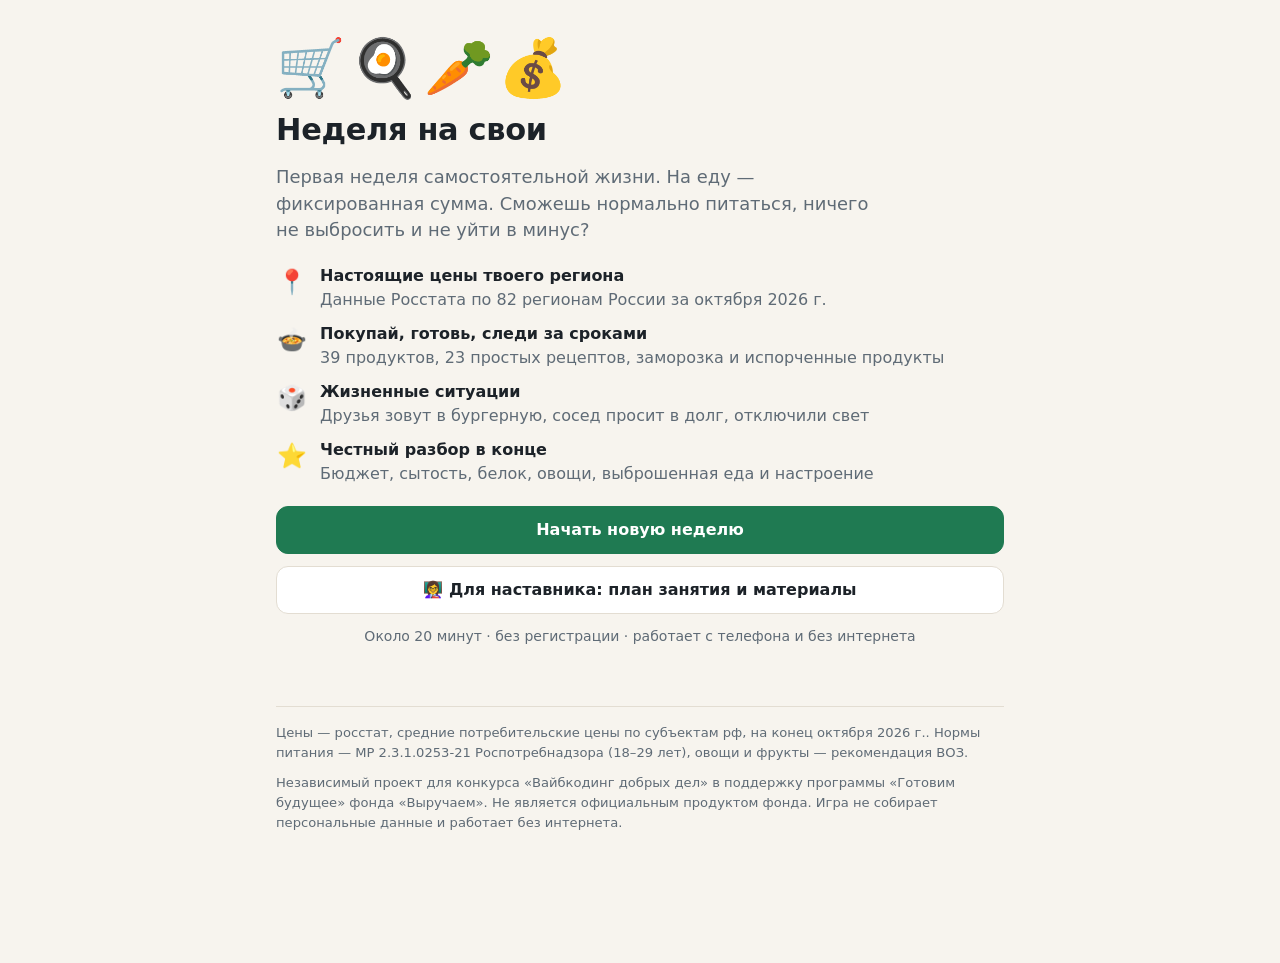
==== index.html @ 624ff118 "«Неделя на свои»: игра-тренажёр для программы «Готовим будущее» Подросток проживает первую неделю са" ====
<!doctype html>
<html lang="ru">
<head>
  <meta charset="utf-8">
  <meta name="viewport" content="width=device-width, initial-scale=1, viewport-fit=cover">
  <title>Неделя на свои</title>
  <meta name="description" content="Игра-тренажёр для подростков: первая неделя самостоятельной жизни. Бюджет, покупки, готовка и сроки годности на реальных ценах Росстата по 82 регионам.">
  <meta name="theme-color" content="#1f7a52">
  <link rel="manifest" href="manifest.webmanifest">
  <link rel="icon" href="icons/icon.svg" type="image/svg+xml">
  <link rel="apple-touch-icon" href="icons/icon-192.png">
  <meta property="og:title" content="Неделя на свои">
  <meta property="og:description" content="Сможешь прожить неделю на свой бюджет, нормально питаясь? Игра на реальных ценах твоего региона.">
  <meta property="og:image" content="icons/og.png">
  <link rel="stylesheet" href="css/style.css">
</head>
<body>
  <a class="skip" href="#app">Перейти к игре</a>
  <div id="app" class="app" tabindex="-1"></div>
  <div id="modal-root"></div>
  <div id="toast" class="toast" role="status" aria-live="polite"></div>
  <div id="print-root" class="print-root" aria-hidden="true"></div>

  <noscript>Для игры нужен включённый JavaScript.</noscript>

  <script src="js/data/prices.js"></script>
  <script src="js/data/products.js"></script>
  <script src="js/data/recipes.js"></script>
  <script src="js/data/events.js"></script>
  <script src="js/data/mentor.js"></script>
  <script src="js/engine.js"></script>
  <script src="js/results.js"></script>
  <script src="js/autoplay.js"></script>
  <script src="js/app.js"></script>
</body>
</html>
---- css/style.css ----
:root {
  --bg: #f7f4ee;
  --card: #ffffff;
  --card-2: #f1ede5;
  --text: #1c2228;
  --muted: #5f6b76;
  --line: #e3ddd2;
  --primary: #1f7a52;
  --primary-2: #16603f;
  --primary-soft: #e3f2ea;
  --accent: #e8792b;
  --accent-soft: #fdeadb;
  --danger: #c23b30;
  --danger-soft: #fbe5e2;
  --warn: #b7791f;
  --warn-soft: #fdf3d8;
  --star: #f2b01e;
  --shadow: 0 1px 2px rgba(30, 30, 20, 0.06), 0 4px 16px rgba(30, 30, 20, 0.06);
  --radius: 16px;
  --font: system-ui, -apple-system, "Segoe UI", Roboto, "Helvetica Neue", Arial, sans-serif;
  color-scheme: light;
}
@media (prefers-color-scheme: dark) {
  :root:not([data-theme="light"]) {
    --bg: #14181b; --card: #1d2327; --card-2: #252c31; --text: #eef1f2; --muted: #a2adb5; --line: #313a40;
    --primary: #3fb57e; --primary-2: #59c992; --primary-soft: #1d3a2d; --accent: #f09a55; --accent-soft: #3d2a1b;
    --danger: #f07167; --danger-soft: #3d1f1c; --warn: #e5b04b; --warn-soft: #3a3020;
    --shadow: 0 1px 2px rgba(0, 0, 0, 0.3), 0 4px 16px rgba(0, 0, 0, 0.25);
    color-scheme: dark;
  }
}
:root[data-theme="dark"] {
  --bg: #14181b; --card: #1d2327; --card-2: #252c31; --text: #eef1f2; --muted: #a2adb5; --line: #313a40;
  --primary: #3fb57e; --primary-2: #59c992; --primary-soft: #1d3a2d; --accent: #f09a55; --accent-soft: #3d2a1b;
  --danger: #f07167; --danger-soft: #3d1f1c; --warn: #e5b04b; --warn-soft: #3a3020;
  --shadow: 0 1px 2px rgba(0, 0, 0, 0.3), 0 4px 16px rgba(0, 0, 0, 0.25);
  color-scheme: dark;
}

* { box-sizing: border-box; }
html { -webkit-text-size-adjust: 100%; }
body {
  margin: 0; background: var(--bg); color: var(--text);
  font: 16px/1.5 var(--font);
}
body.big { font-size: 20px; }
h1, h2, h3 { line-height: 1.2; margin: 0 0 0.5em; }
h1 { font-size: 1.9em; letter-spacing: -0.01em; }
h2 { font-size: 1.3em; }
h3 { font-size: 1.05em; }
p { margin: 0 0 0.8em; }
a { color: var(--primary); }
button, input, select { font: inherit; color: inherit; }
.skip { position: absolute; left: -999px; top: 8px; background: var(--card); padding: 8px 12px; border-radius: 8px; z-index: 100; }
.skip:focus { left: 8px; }
:focus-visible { outline: 3px solid var(--accent); outline-offset: 2px; }

.app { max-width: 760px; margin: 0 auto; padding: 0 16px 120px; min-height: 100vh; outline: none; }
.muted { color: var(--muted); }
.small { font-size: 0.875em; }
.nowrap { white-space: nowrap; }
.row { display: flex; gap: 8px; align-items: center; }
.row.wrap { flex-wrap: wrap; }
.spacer { flex: 1; }
.stack > * + * { margin-top: 12px; }
.grid2 { display: grid; grid-template-columns: repeat(auto-fit, minmax(220px, 1fr)); gap: 12px; }
.center { text-align: center; }

/* Кнопки */
.btn {
  display: inline-flex; align-items: center; justify-content: center; gap: 8px;
  min-height: 48px; padding: 10px 18px; border-radius: 12px; border: 1px solid var(--line);
  background: var(--card); color: var(--text); cursor: pointer; font-weight: 600; text-decoration: none;
  transition: transform 0.08s ease, background 0.15s ease, border-color 0.15s ease;
}
.btn:hover { border-color: var(--muted); }
.btn:active { transform: translateY(1px); }
.btn.primary { background: var(--primary); border-color: var(--primary); color: #fff; }
.btn.primary:hover { background: var(--primary-2); }
.btn.accent { background: var(--accent); border-color: var(--accent); color: #fff; }
.btn.ghost { background: transparent; border-color: transparent; }
.btn.small { min-height: 36px; padding: 6px 12px; font-size: 0.9em; border-radius: 10px; }
.btn.block { width: 100%; }
.btn[disabled] { opacity: 0.45; cursor: not-allowed; transform: none; }
.icon-btn { min-width: 44px; min-height: 44px; padding: 0; border-radius: 12px; }

/* Карточки */
.card { background: var(--card); border-radius: var(--radius); box-shadow: var(--shadow); padding: 16px; }
.card.flat { box-shadow: none; border: 1px solid var(--line); }
.card.soft { background: var(--card-2); box-shadow: none; }
.section { margin-top: 24px; }
.section-title { display: flex; align-items: baseline; gap: 8px; margin: 0 0 10px; font-size: 1.1em; }
.section-title .muted { font-weight: 400; font-size: 0.85em; }

.badge { display: inline-flex; align-items: center; gap: 4px; padding: 2px 8px; border-radius: 999px; font-size: 0.78em; font-weight: 600; background: var(--card-2); color: var(--muted); white-space: nowrap; }
.badge.green { background: var(--primary-soft); color: var(--primary); }
.badge.orange { background: var(--accent-soft); color: var(--accent); }
.badge.red { background: var(--danger-soft); color: var(--danger); }
.badge.warn { background: var(--warn-soft); color: var(--warn); }

/* Шапка игры */
.topbar {
  position: sticky; top: 0; z-index: 20; margin: 0 -16px; padding: 10px 16px;
  background: color-mix(in srgb, var(--bg) 92%, transparent); backdrop-filter: blur(8px);
  border-bottom: 1px solid var(--line);
}
.topbar .row { gap: 12px; }
.daypill { font-weight: 700; }
.daypill .muted { font-weight: 400; }
.stat { display: inline-flex; align-items: center; gap: 4px; font-weight: 700; white-space: nowrap; }
.stat.money.low { color: var(--danger); }
.bars { display: grid; grid-template-columns: repeat(3, 1fr); gap: 8px; margin-top: 8px; }
.bar-label { display: flex; justify-content: space-between; font-size: 0.75em; color: var(--muted); }
.bar { height: 8px; background: var(--card-2); border-radius: 99px; overflow: hidden; }
.bar > i { display: block; height: 100%; background: var(--primary); border-radius: 99px; transition: width 0.3s ease; }
.bar.kcal > i { background: var(--accent); }
.bar.vf > i { background: #5aa83c; }
.bar.full > i { background: var(--primary); }

/* Главная */
.hero { padding: 40px 0 8px; }
.hero-art { font-size: 56px; line-height: 1; letter-spacing: 4px; margin-bottom: 16px; }
.hero .lead { font-size: 1.12em; color: var(--muted); max-width: 34em; }
.features { display: grid; gap: 10px; margin: 20px 0; }
.feature { display: flex; gap: 12px; align-items: flex-start; }
.feature .em { font-size: 24px; width: 32px; text-align: center; flex: none; }
.footer { margin-top: 40px; padding-top: 16px; border-top: 1px solid var(--line); font-size: 0.82em; color: var(--muted); }

/* Выбор */
.choice-grid { display: grid; grid-template-columns: repeat(auto-fit, minmax(200px, 1fr)); gap: 10px; }
.choice {
  display: block; text-align: left; width: 100%; padding: 14px; border-radius: 14px; border: 2px solid var(--line);
  background: var(--card); cursor: pointer; min-height: 48px;
}
.choice:hover { border-color: var(--muted); }
.choice[aria-pressed="true"] { border-color: var(--primary); background: var(--primary-soft); }
.choice .title { font-weight: 700; display: flex; align-items: center; gap: 8px; }
.choice .em { font-size: 1.6em; }
.field { display: block; width: 100%; min-height: 48px; padding: 10px 12px; border-radius: 12px; border: 1px solid var(--line); background: var(--card); }
label.lbl { display: block; font-weight: 700; margin-bottom: 6px; }

/* День */
.meals { display: grid; gap: 10px; }
.meal { display: flex; align-items: center; gap: 12px; padding: 12px 14px; }
.meal .slot-em { font-size: 22px; width: 32px; text-align: center; flex: none; }
.meal .what { flex: 1; min-width: 0; }
.meal .what .name { font-weight: 700; }
.meal.empty { border: 2px dashed var(--line); background: transparent; box-shadow: none; }
.food-em { font-size: 26px; width: 36px; text-align: center; flex: none; }
.list { display: grid; gap: 8px; }
.item { display: flex; align-items: center; gap: 10px; padding: 10px 12px; background: var(--card); border-radius: 12px; border: 1px solid var(--line); }
.item .body { flex: 1; min-width: 0; }
.item .name { font-weight: 600; }
.item.warn { border-color: var(--warn); }
.item.danger { border-color: var(--danger); }
.empty-note { padding: 14px; border-radius: 12px; background: var(--card-2); color: var(--muted); text-align: center; }

.actionbar {
  position: fixed; left: 0; right: 0; bottom: 0; z-index: 30;
  background: color-mix(in srgb, var(--card) 94%, transparent); backdrop-filter: blur(8px);
  border-top: 1px solid var(--line); padding: 10px 16px calc(10px + env(safe-area-inset-bottom));
}
.actionbar .inner { max-width: 760px; margin: 0 auto; display: grid; grid-template-columns: 1fr 1fr 1.2fr; gap: 8px; }
.actionbar .btn { min-height: 52px; padding: 8px; flex-direction: column; gap: 0; font-size: 0.9em; }
.actionbar .btn .em { font-size: 1.3em; line-height: 1.2; }
.actionbar .cart-inner { max-width: 760px; margin: 0 auto; display: flex; gap: 12px; align-items: center; }

/* Магазин */
.chips { display: flex; gap: 8px; overflow-x: auto; padding: 4px 0 8px; scrollbar-width: none; margin: 0 -16px; padding-left: 16px; padding-right: 16px; }
.chips::-webkit-scrollbar { display: none; }
.chip { flex: none; padding: 8px 14px; border-radius: 999px; border: 1px solid var(--line); background: var(--card); cursor: pointer; font-weight: 600; min-height: 40px; }
.chip[aria-pressed="true"] { background: var(--text); color: var(--bg); border-color: var(--text); }
.promo-strip { display: grid; gap: 8px; grid-template-columns: repeat(auto-fit, minmax(200px, 1fr)); }
.promo { display: flex; gap: 10px; align-items: center; padding: 10px 12px; border-radius: 12px; background: var(--accent-soft); }
.product { display: grid; grid-template-columns: 40px 1fr auto; gap: 10px; align-items: center; padding: 12px; background: var(--card); border: 1px solid var(--line); border-radius: 14px; }
.product .em { font-size: 30px; text-align: center; }
.product .name { font-weight: 700; }
.product .meta { font-size: 0.8em; color: var(--muted); display: flex; flex-wrap: wrap; gap: 4px 10px; margin-top: 2px; }
.price { font-weight: 800; font-size: 1.05em; white-space: nowrap; }
.price s { color: var(--muted); font-weight: 400; font-size: 0.85em; margin-right: 4px; }
.stepper { display: inline-flex; align-items: center; gap: 4px; }
.stepper .btn { min-width: 40px; min-height: 40px; padding: 0; font-size: 1.2em; }
.stepper .q { min-width: 24px; text-align: center; font-weight: 700; }
.product-right { display: flex; flex-direction: column; align-items: flex-end; gap: 6px; }

/* Кухня */
.recipe { padding: 14px; }
.recipe .head { display: flex; gap: 10px; align-items: center; }
.recipe .ing { display: flex; flex-wrap: wrap; gap: 6px; margin: 10px 0; }
.ing-pill { font-size: 0.8em; padding: 3px 8px; border-radius: 99px; background: var(--card-2); }
.ing-pill.miss { background: var(--danger-soft); color: var(--danger); font-weight: 600; }
.nut { display: flex; gap: 10px; flex-wrap: wrap; font-size: 0.82em; color: var(--muted); }

/* Модальные окна */
.modal-back {
  position: fixed; inset: 0; z-index: 50; background: rgba(15, 20, 20, 0.5);
  display: flex; align-items: flex-end; justify-content: center; animation: fade 0.15s ease;
}
.modal {
  background: var(--bg); width: 100%; max-width: 620px; max-height: 92vh; overflow: auto;
  border-radius: 20px 20px 0 0; padding: 20px 16px calc(20px + env(safe-area-inset-bottom));
  animation: up 0.2s ease;
}
@media (min-width: 700px) {
  .modal-back { align-items: center; }
  .modal { border-radius: 20px; padding: 24px; }
}
.modal .close { float: right; }
.modal .big-em { font-size: 48px; line-height: 1; margin-bottom: 8px; }
@keyframes fade { from { opacity: 0; } }
@keyframes up { from { transform: translateY(24px); opacity: 0.6; } }
@media (prefers-reduced-motion: reduce) { * { animation: none !important; transition: none !important; } }

.toast {
  position: fixed; left: 50%; bottom: 96px; transform: translateX(-50%) translateY(20px); z-index: 60;
  background: var(--text); color: var(--bg); padding: 10px 16px; border-radius: 12px; font-weight: 600;
  opacity: 0; pointer-events: none; transition: all 0.2s ease; max-width: calc(100vw - 32px); text-align: center;
}
.toast.show { opacity: 1; transform: translateX(-50%) translateY(0); }

/* Итоги */
.stars { color: var(--star); letter-spacing: 2px; white-space: nowrap; }
.stars .off { color: var(--line); }
.metric { display: flex; gap: 12px; align-items: center; padding: 12px 14px; }
.metric .em { font-size: 26px; flex: none; width: 34px; text-align: center; }
.metric .body { flex: 1; min-width: 0; }
.score-hero { text-align: center; padding: 28px 16px; }
.score-hero .em { font-size: 64px; line-height: 1; }
.score-hero .total { font-size: 1.1em; color: var(--muted); }
.hbar { display: grid; grid-template-columns: minmax(110px, 40%) 1fr auto; gap: 8px; align-items: center; font-size: 0.9em; }
.hbar .track { height: 12px; background: var(--card-2); border-radius: 99px; overflow: hidden; }
.hbar .track > i { display: block; height: 100%; background: var(--primary); border-radius: 99px; }
.week { display: grid; grid-template-columns: repeat(7, 1fr); gap: 6px; align-items: end; height: 120px; }
.week .col { display: flex; flex-direction: column; justify-content: flex-end; align-items: center; height: 100%; gap: 4px; font-size: 0.72em; color: var(--muted); }
.week .col i { display: block; width: 100%; max-width: 36px; border-radius: 6px 6px 2px 2px; background: var(--accent); }
.week .col i.ok { background: var(--primary); }
.week-norm { position: relative; }
.tips li { margin-bottom: 8px; }

/* Наставник */
.lesson-step { display: grid; grid-template-columns: 56px 1fr; gap: 12px; padding: 12px 0; border-bottom: 1px solid var(--line); }
.lesson-step:last-child { border-bottom: 0; }
.lesson-step .min { font-weight: 800; color: var(--primary); font-size: 1.1em; }
.code-box { font-size: 1.8em; font-weight: 800; letter-spacing: 0.08em; text-align: center; padding: 12px; border-radius: 12px; background: var(--card-2); }
.code-box.result-code { font-size: clamp(1.15em, 6vw, 1.8em); letter-spacing: 0.04em; font-family: ui-monospace, "Cascadia Mono", Consolas, "Roboto Mono", monospace; overflow-wrap: anywhere; user-select: all; }

/* Итоги группы */
textarea.field { min-height: 132px; resize: vertical; font: inherit; line-height: 1.45; }
.tiles { display: grid; grid-template-columns: repeat(2, minmax(0, 1fr)); gap: 12px; }
@media (min-width: 700px) { .tiles { grid-template-columns: repeat(4, minmax(0, 1fr)); } }
.tile { display: flex; flex-direction: column; gap: 2px; padding: 14px; }
.tile b { font-size: 1.6em; line-height: 1.2; }
.tile span { color: var(--muted); font-size: 0.9em; }
.lesson-step .min:not(:empty) { font-size: 1.1em; }
.table-wrap { overflow-x: auto; -webkit-overflow-scrolling: touch; }
.gtable { width: 100%; border-collapse: collapse; font-variant-numeric: tabular-nums; }
.gtable th, .gtable td { padding: 7px 6px; text-align: center; border-bottom: 1px solid var(--line); white-space: nowrap; }
.gtable th { font-size: 0.85em; color: var(--muted); font-weight: 600; }
.gtable td.weak { color: var(--danger); font-weight: 800; }

/* Печать */
.print-root { display: none; }
@media print {
  @page { size: A4; margin: 14mm; }
  body { background: #fff; color: #000; font-size: 11pt; }
  body.printing .app, body.printing .actionbar, body.printing #modal-root, body.printing .toast, body.printing .skip { display: none !important; }
  body.printing .print-root { display: block; }
  .print-root h1 { font-size: 18pt; }
  .print-root table { width: 100%; border-collapse: collapse; margin: 8pt 0; }
  .print-root th, .print-root td { border: 1px solid #555; padding: 6pt; text-align: left; vertical-align: top; }
  .print-root td.blank { height: 28pt; }
  .print-root .two { display: grid; grid-template-columns: 1fr 1fr; gap: 12pt; }
  .print-root .note { font-size: 9pt; color: #444; }
}
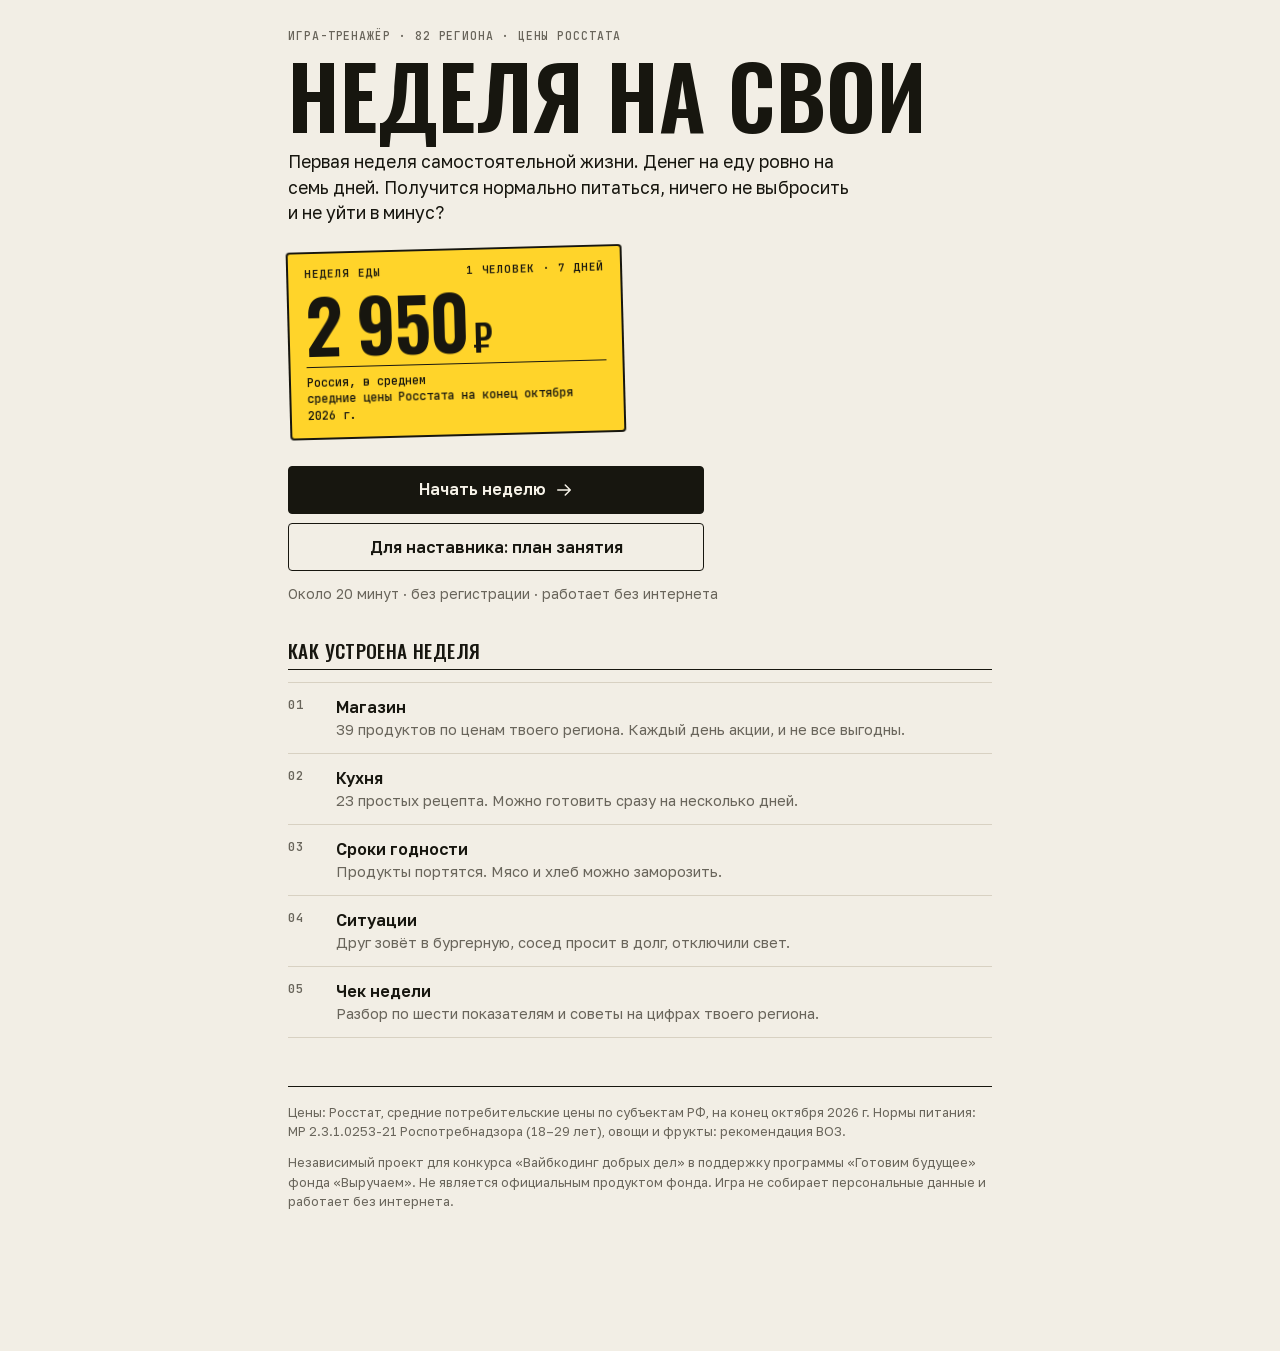
==== commit 4086d200: "Новый интерфейс: ценник и кассовый чек Интерфейс переделан с нуля, движок, данные и тесты не менялис" ====
--- a/index.html
+++ b/index.html
@@ -5,13 +5,15 @@
   <meta name="viewport" content="width=device-width, initial-scale=1, viewport-fit=cover">
   <title>Неделя на свои</title>
   <meta name="description" content="Игра-тренажёр для подростков: первая неделя самостоятельной жизни. Бюджет, покупки, готовка и сроки годности на реальных ценах Росстата по 82 регионам.">
-  <meta name="theme-color" content="#1f7a52">
+  <meta name="theme-color" content="#17160f">
   <link rel="manifest" href="manifest.webmanifest">
   <link rel="icon" href="icons/icon.svg" type="image/svg+xml">
   <link rel="apple-touch-icon" href="icons/icon-192.png">
   <meta property="og:title" content="Неделя на свои">
   <meta property="og:description" content="Сможешь прожить неделю на свой бюджет, нормально питаясь? Игра на реальных ценах твоего региона.">
   <meta property="og:image" content="icons/og.png">
+  <link rel="preload" href="fonts/Oswald.woff2" as="font" type="font/woff2" crossorigin>
+  <link rel="preload" href="fonts/GolosText.woff2" as="font" type="font/woff2" crossorigin>
   <link rel="stylesheet" href="css/style.css">
 </head>
 <body>
--- a/css/style.css
+++ b/css/style.css
@@ -1,274 +1,508 @@
+/* «Неделя на свои» — оформление в духе магазинного ценника и кассового чека.
+   Шрифты: Oswald (заголовки и цены), Golos Text (текст), JetBrains Mono (чек, коды, цифры).
+   Все три — SIL Open Font License 1.1, лежат в папке fonts/ и работают офлайн. */
+
+@font-face { font-family: "Oswald"; src: url("../fonts/Oswald.woff2") format("woff2"); font-weight: 200 700; font-display: swap; }
+@font-face { font-family: "Golos Text"; src: url("../fonts/GolosText.woff2") format("woff2"); font-weight: 400 900; font-display: swap; }
+@font-face { font-family: "JetBrains Mono"; src: url("../fonts/JetBrainsMono.woff2") format("woff2"); font-weight: 100 800; font-display: swap; }
+
 :root {
-  --bg: #f7f4ee;
-  --card: #ffffff;
-  --card-2: #f1ede5;
-  --text: #1c2228;
-  --muted: #5f6b76;
-  --line: #e3ddd2;
-  --primary: #1f7a52;
-  --primary-2: #16603f;
-  --primary-soft: #e3f2ea;
-  --accent: #e8792b;
-  --accent-soft: #fdeadb;
-  --danger: #c23b30;
-  --danger-soft: #fbe5e2;
-  --warn: #b7791f;
-  --warn-soft: #fdf3d8;
-  --star: #f2b01e;
-  --shadow: 0 1px 2px rgba(30, 30, 20, 0.06), 0 4px 16px rgba(30, 30, 20, 0.06);
-  --radius: 16px;
-  --font: system-ui, -apple-system, "Segoe UI", Roboto, "Helvetica Neue", Arial, sans-serif;
+  --paper: #f2eee5;      /* фон — как обёрточная бумага */
+  --sheet: #fbf9f4;      /* поверхности */
+  --ink: #17160f;        /* основной цвет: текст, рамки, главные кнопки */
+  --ink-2: #3a382f;
+  --on-ink: #f6f2e8;
+  --muted: #69655b;
+  --rule: #d8d1c2;
+  --tag: #ffd42a;        /* жёлтый ценник */
+  --tag-ink: #17160f;
+  --red: #c42619;        /* скидка, минус, испортилось */
+  --red-soft: #f6dcd6;
+  --green: #1d6b40;      /* норма выполнена */
+  --cold: #245a86;       /* морозилка */
+  --receipt: #fffdf8;    /* кассовая лента */
+  --receipt-ink: #1d1c17;
+  --stamp: #3046a6;      /* синяя печать */
+  --f-display: "Oswald", "Arial Narrow", "Roboto Condensed", sans-serif;
+  --f-body: "Golos Text", system-ui, -apple-system, "Segoe UI", Roboto, sans-serif;
+  --f-mono: "JetBrains Mono", ui-monospace, "Cascadia Mono", Consolas, monospace;
+  --r: 4px;
+  --ease: cubic-bezier(0.2, 0.8, 0.2, 1);
   color-scheme: light;
 }
 @media (prefers-color-scheme: dark) {
   :root:not([data-theme="light"]) {
-    --bg: #14181b; --card: #1d2327; --card-2: #252c31; --text: #eef1f2; --muted: #a2adb5; --line: #313a40;
-    --primary: #3fb57e; --primary-2: #59c992; --primary-soft: #1d3a2d; --accent: #f09a55; --accent-soft: #3d2a1b;
-    --danger: #f07167; --danger-soft: #3d1f1c; --warn: #e5b04b; --warn-soft: #3a3020;
-    --shadow: 0 1px 2px rgba(0, 0, 0, 0.3), 0 4px 16px rgba(0, 0, 0, 0.25);
+    --paper: #131311; --sheet: #1c1b18; --ink: #f0ece2; --ink-2: #d5d0c4; --on-ink: #17160f; --muted: #a39e92; --rule: #36342e;
+    --red: #ff7a6b; --red-soft: #3b1f1b; --green: #74c996; --cold: #8cbbe6; --receipt: #ece7da;
     color-scheme: dark;
   }
 }
 :root[data-theme="dark"] {
-  --bg: #14181b; --card: #1d2327; --card-2: #252c31; --text: #eef1f2; --muted: #a2adb5; --line: #313a40;
-  --primary: #3fb57e; --primary-2: #59c992; --primary-soft: #1d3a2d; --accent: #f09a55; --accent-soft: #3d2a1b;
-  --danger: #f07167; --danger-soft: #3d1f1c; --warn: #e5b04b; --warn-soft: #3a3020;
-  --shadow: 0 1px 2px rgba(0, 0, 0, 0.3), 0 4px 16px rgba(0, 0, 0, 0.25);
+  --paper: #131311; --sheet: #1c1b18; --ink: #f0ece2; --ink-2: #d5d0c4; --on-ink: #17160f; --muted: #a39e92; --rule: #36342e;
+  --red: #ff7a6b; --red-soft: #3b1f1b; --green: #74c996; --cold: #8cbbe6; --receipt: #ece7da;
   color-scheme: dark;
 }
 
-* { box-sizing: border-box; }
+*, *::before, *::after { box-sizing: border-box; }
 html { -webkit-text-size-adjust: 100%; }
+html:has(body.big) { font-size: 125%; }
 body {
-  margin: 0; background: var(--bg); color: var(--text);
-  font: 16px/1.5 var(--font);
-}
-body.big { font-size: 20px; }
-h1, h2, h3 { line-height: 1.2; margin: 0 0 0.5em; }
-h1 { font-size: 1.9em; letter-spacing: -0.01em; }
-h2 { font-size: 1.3em; }
-h3 { font-size: 1.05em; }
-p { margin: 0 0 0.8em; }
-a { color: var(--primary); }
-button, input, select { font: inherit; color: inherit; }
-.skip { position: absolute; left: -999px; top: 8px; background: var(--card); padding: 8px 12px; border-radius: 8px; z-index: 100; }
+  margin: 0; background: var(--paper); color: var(--ink);
+  font: 400 1rem/1.5 var(--f-body);
+  -webkit-font-smoothing: antialiased; text-rendering: optimizeLegibility;
+}
+body.big { font-size: 1.25rem; }
+h1, h2, h3 { margin: 0 0 0.5rem; font-family: var(--f-display); font-weight: 600; line-height: 1.05; letter-spacing: 0.005em; }
+h1 { font-size: clamp(2.1rem, 9vw, 3rem); text-transform: uppercase; }
+h2 { font-size: 1.55rem; font-weight: 500; }
+h3 { font-size: 1.2rem; font-weight: 500; }
+p { margin: 0 0 0.75rem; }
+a { color: inherit; text-underline-offset: 0.2em; }
+button, input, select, textarea { font: inherit; color: inherit; }
+ol, ul { margin: 0 0 0.75rem; padding-left: 1.3rem; }
+hr { border: 0; border-top: 1px solid var(--rule); margin: 1rem 0; }
+.skip { position: absolute; left: -999px; top: 8px; background: var(--ink); color: var(--on-ink); padding: 8px 12px; z-index: 100; }
 .skip:focus { left: 8px; }
-:focus-visible { outline: 3px solid var(--accent); outline-offset: 2px; }
-
-.app { max-width: 760px; margin: 0 auto; padding: 0 16px 120px; min-height: 100vh; outline: none; }
+:focus-visible { outline: 3px solid var(--tag); outline-offset: 2px; box-shadow: 0 0 0 5px var(--ink); }
+
+.app { max-width: 46rem; margin: 0 auto; padding: 0 1rem 8rem; min-height: 100vh; outline: none; }
 .muted { color: var(--muted); }
-.small { font-size: 0.875em; }
+.small { font-size: 0.875rem; }
+.mono { font-family: var(--f-mono); }
+.num { font-variant-numeric: tabular-nums; }
 .nowrap { white-space: nowrap; }
-.row { display: flex; gap: 8px; align-items: center; }
+.row { display: flex; gap: 0.5rem; align-items: center; }
 .row.wrap { flex-wrap: wrap; }
 .spacer { flex: 1; }
-.stack > * + * { margin-top: 12px; }
-.grid2 { display: grid; grid-template-columns: repeat(auto-fit, minmax(220px, 1fr)); gap: 12px; }
-.center { text-align: center; }
+.stack > * + * { margin-top: 0.6rem; }
+.label { font: 500 0.72rem/1.35 var(--f-mono); text-transform: uppercase; letter-spacing: 0.08em; color: var(--muted); }
+.lead { font-size: 1.1rem; line-height: 1.45; max-width: 32em; }
+.pos { color: var(--green); }
+.neg { color: var(--red); }
+
+/* Иконки — линейные SVG, цвет от текста */
+.i { width: 1.25em; height: 1.25em; flex: none; fill: none; stroke: currentColor; stroke-width: 1.8; stroke-linecap: round; stroke-linejoin: round; vertical-align: -0.2em; }
+.i.fill { fill: currentColor; stroke: none; }
+
+/* Заголовки разделов: номер, название, линия */
+.sec { margin-top: 2.25rem; }
+.sec-h {
+  display: flex; align-items: baseline; gap: 0.6rem; margin: 0 0 0.75rem; padding-bottom: 0.45rem;
+  border-bottom: 1.5px solid var(--ink); font: 500 1.2rem/1.1 var(--f-display); text-transform: uppercase; letter-spacing: 0.02em;
+}
+.sec-h .n { font: 500 0.75rem var(--f-mono); color: var(--muted); letter-spacing: 0; }
+.sec-h .aside { margin-left: auto; font: 400 0.78rem var(--f-mono); text-transform: none; letter-spacing: 0; color: var(--muted); text-align: right; }
 
 /* Кнопки */
 .btn {
-  display: inline-flex; align-items: center; justify-content: center; gap: 8px;
-  min-height: 48px; padding: 10px 18px; border-radius: 12px; border: 1px solid var(--line);
-  background: var(--card); color: var(--text); cursor: pointer; font-weight: 600; text-decoration: none;
-  transition: transform 0.08s ease, background 0.15s ease, border-color 0.15s ease;
-}
-.btn:hover { border-color: var(--muted); }
+  display: inline-flex; align-items: center; justify-content: center; gap: 0.5rem;
+  min-height: 3rem; padding: 0.6rem 1.1rem; border: 1.5px solid var(--ink); border-radius: var(--r);
+  background: transparent; color: var(--ink); font: 600 1rem/1.2 var(--f-body); cursor: pointer; text-decoration: none;
+  transition: background-color 0.15s, color 0.15s, transform 0.08s;
+}
+.btn:hover { background: color-mix(in srgb, var(--ink) 7%, transparent); }
 .btn:active { transform: translateY(1px); }
-.btn.primary { background: var(--primary); border-color: var(--primary); color: #fff; }
-.btn.primary:hover { background: var(--primary-2); }
-.btn.accent { background: var(--accent); border-color: var(--accent); color: #fff; }
-.btn.ghost { background: transparent; border-color: transparent; }
-.btn.small { min-height: 36px; padding: 6px 12px; font-size: 0.9em; border-radius: 10px; }
+.btn.primary { background: var(--ink); color: var(--on-ink); }
+.btn.primary:hover { background: var(--ink-2); }
+.btn.tag { background: var(--tag); color: var(--tag-ink); border-color: var(--tag-ink); }
+.btn.ghost { border-color: transparent; }
+.btn.small { min-height: 2.25rem; padding: 0.3rem 0.75rem; font-size: 0.9rem; }
 .btn.block { width: 100%; }
-.btn[disabled] { opacity: 0.45; cursor: not-allowed; transform: none; }
-.icon-btn { min-width: 44px; min-height: 44px; padding: 0; border-radius: 12px; }
-
-/* Карточки */
-.card { background: var(--card); border-radius: var(--radius); box-shadow: var(--shadow); padding: 16px; }
-.card.flat { box-shadow: none; border: 1px solid var(--line); }
-.card.soft { background: var(--card-2); box-shadow: none; }
-.section { margin-top: 24px; }
-.section-title { display: flex; align-items: baseline; gap: 8px; margin: 0 0 10px; font-size: 1.1em; }
-.section-title .muted { font-weight: 400; font-size: 0.85em; }
-
-.badge { display: inline-flex; align-items: center; gap: 4px; padding: 2px 8px; border-radius: 999px; font-size: 0.78em; font-weight: 600; background: var(--card-2); color: var(--muted); white-space: nowrap; }
-.badge.green { background: var(--primary-soft); color: var(--primary); }
-.badge.orange { background: var(--accent-soft); color: var(--accent); }
-.badge.red { background: var(--danger-soft); color: var(--danger); }
-.badge.warn { background: var(--warn-soft); color: var(--warn); }
-
-/* Шапка игры */
+.btn.split { justify-content: space-between; text-align: left; font-weight: 500; }
+.btn[disabled] { opacity: 0.4; cursor: not-allowed; transform: none; }
+.icon-btn { width: 2.75rem; min-height: 2.75rem; padding: 0; }
+.btn .amt { font: 600 0.85rem var(--f-mono); white-space: nowrap; }
+.btn .arrow { margin-left: auto; }
+.nav-top { display: flex; align-items: center; gap: 0.5rem; padding-top: 0.75rem; }
+.nav-top .btn.ghost { padding-left: 0.25rem; }
+
+/* Поверхности и списки */
+.card { background: var(--sheet); border: 1px solid var(--rule); border-radius: var(--r); padding: 1rem; }
+.card.dashed { background: transparent; border-style: dashed; border-color: var(--ink); }
+.note { padding: 0.75rem 0.9rem; border-left: 3px solid var(--tag); background: var(--sheet); font-size: 0.92rem; }
+.note.warn { border-left-color: var(--red); }
+.empty-note { padding: 1rem; border: 1.5px dashed var(--rule); border-radius: var(--r); color: var(--muted); text-align: center; }
+.rows { border-top: 1px solid var(--rule); }
+.rowi { display: flex; align-items: center; gap: 0.75rem; padding: 0.7rem 0; border-bottom: 1px solid var(--rule); }
+.rowi .body { flex: 1; min-width: 0; }
+.rowi .name { display: block; font-weight: 600; line-height: 1.3; }
+.rowi .sub { display: block; font-size: 0.84rem; color: var(--muted); }
+button.rowi { width: 100%; background: none; border-width: 0 0 1px; border-style: solid; border-color: var(--rule); text-align: left; cursor: pointer; padding-left: 0.25rem; padding-right: 0.25rem; }
+button.rowi:hover { background: color-mix(in srgb, var(--ink) 5%, transparent); }
+button.rowi[disabled] { opacity: 0.45; cursor: not-allowed; }
+.pic {
+  flex: none; width: 2.6rem; height: 2.6rem; display: grid; place-items: center; font-size: 1.45rem; line-height: 1;
+  background: var(--sheet); border: 1px solid var(--rule); border-radius: var(--r);
+}
+.nut { display: flex; flex-wrap: wrap; gap: 0 0.75rem; font: 400 0.76rem/1.6 var(--f-mono); color: var(--muted); }
+.nut > span { white-space: nowrap; }
+
+/* Наклейки: сроки, статусы */
+.st {
+  display: inline-block; font: 600 0.64rem/1 var(--f-mono); text-transform: uppercase; letter-spacing: 0.05em;
+  padding: 0.32rem 0.4rem; border: 1px solid currentColor; border-radius: 2px; white-space: nowrap; color: var(--muted);
+}
+.st.red { background: var(--red); border-color: var(--red); color: var(--paper); }
+.st.amber { background: var(--tag); border-color: var(--tag-ink); color: var(--tag-ink); }
+.st.cold { color: var(--cold); }
+.st.ok { color: var(--green); }
+
+/* Звёзды */
+.stars { display: inline-flex; gap: 1px; color: var(--ink); white-space: nowrap; }
+.stars .i { width: 1em; height: 1em; }
+.stars .off { color: var(--rule); }
+
+/* ---------- Главная ---------- */
+.home { padding-top: 1.75rem; }
+.home h1 { font-size: clamp(3.1rem, 16vw, 5.4rem); line-height: 0.9; margin: 0.6rem 0 1rem; }
+.home .lead { margin-bottom: 1.5rem; }
+.pricetag {
+  position: relative; width: min(100%, 21rem); margin: 0.5rem 0 1.75rem; padding: 0.8rem 1rem 0.85rem;
+  background: var(--tag); color: var(--tag-ink); border: 2px solid var(--tag-ink); border-radius: var(--r);
+  transform: rotate(-1.5deg); transform-origin: 30% 50%;
+}
+.pricetag .pt-top { display: flex; justify-content: space-between; gap: 1rem; font: 600 0.68rem/1.3 var(--f-mono); text-transform: uppercase; letter-spacing: 0.06em; }
+.pricetag .pt-price { font: 600 clamp(3.6rem, 18vw, 4.6rem)/1 var(--f-display); letter-spacing: -0.01em; margin: 0.35rem 0 0.4rem; font-variant-numeric: tabular-nums; }
+.pricetag .pt-price small { font-size: 0.5em; font-weight: 500; margin-left: 0.1em; }
+.pricetag .pt-bottom { border-top: 1.5px solid var(--tag-ink); padding-top: 0.45rem; font: 500 0.74rem/1.4 var(--f-mono); }
+.cta { display: grid; gap: 0.6rem; max-width: 26rem; }
+.steps { list-style: none; padding: 0; margin: 0; border-top: 1px solid var(--rule); counter-reset: s; }
+.steps li { display: grid; grid-template-columns: 2.4rem 1fr; column-gap: 0.6rem; padding: 0.75rem 0; border-bottom: 1px solid var(--rule); }
+.steps li::before { counter-increment: s; content: counter(s, decimal-leading-zero); font: 500 0.8rem/1.6 var(--f-mono); color: var(--muted); grid-row: span 2; }
+.steps li b { font-weight: 600; }
+.steps li span { color: var(--muted); font-size: 0.92rem; }
+.footer { margin-top: 3rem; padding-top: 1rem; border-top: 1.5px solid var(--ink); font-size: 0.8rem; color: var(--muted); }
+
+/* ---------- Новая неделя ---------- */
+.choice-grid { display: grid; grid-template-columns: repeat(auto-fit, minmax(14rem, 1fr)); gap: 0.6rem; }
+.choice {
+  display: flex; gap: 0.8rem; align-items: flex-start; width: 100%; padding: 0.85rem; text-align: left;
+  background: var(--sheet); border: 1.5px solid var(--rule); border-radius: var(--r); cursor: pointer;
+}
+.choice:hover { border-color: var(--ink); }
+.choice[aria-pressed="true"] { border-color: var(--ink); box-shadow: inset 0 0 0 1.5px var(--ink); }
+.choice .title { display: block; font-weight: 700; margin-bottom: 0.15rem; }
+.choice .small { display: block; color: var(--muted); }
+.ava {
+  flex: none; width: 2.6rem; height: 2.6rem; border-radius: 50%; display: grid; place-items: center;
+  font: 600 1.2rem/1 var(--f-display); border: 1.5px solid var(--ink);
+}
+.choice[aria-pressed="true"] .ava { background: var(--ink); color: var(--on-ink); }
+.levels { display: grid; grid-template-columns: repeat(auto-fit, minmax(9.5rem, 1fr)); gap: 0.6rem; }
+.lvl {
+  display: block; width: 100%; padding: 0.65rem 0.75rem 0.7rem; text-align: left; cursor: pointer;
+  background: var(--sheet); border: 1.5px solid var(--ink); border-radius: var(--r);
+}
+.lvl .lvl-name { display: block; font: 600 0.72rem var(--f-mono); text-transform: uppercase; letter-spacing: 0.06em; }
+.lvl .lvl-price { display: block; font: 600 1.85rem/1.1 var(--f-display); margin: 0.15rem 0 0.35rem; font-variant-numeric: tabular-nums; }
+.lvl .lvl-text { display: block; font-size: 0.8rem; line-height: 1.35; color: var(--muted); border-top: 1px solid var(--rule); padding-top: 0.35rem; }
+.lvl[aria-pressed="true"] { background: var(--tag); color: var(--tag-ink); border-color: var(--tag-ink); box-shadow: inset 0 0 0 1px var(--tag-ink); }
+.lvl[aria-pressed="true"] .lvl-text { color: var(--tag-ink); border-color: rgba(23, 22, 15, 0.3); }
+@media (max-width: 559px) {
+  .levels { grid-template-columns: 1fr; gap: 0.5rem; }
+  .lvl { display: grid; grid-template-columns: minmax(0, 1fr) auto; grid-template-areas: "name price" "text price"; column-gap: 1rem; align-items: center; }
+  .lvl .lvl-name { grid-area: name; }
+  .lvl .lvl-price { grid-area: price; margin: 0; }
+  .lvl .lvl-text { grid-area: text; border-top: 0; padding-top: 0.1rem; }
+}
+.field {
+  display: block; width: 100%; min-height: 3rem; padding: 0.6rem 0.75rem;
+  background: var(--sheet); color: var(--ink); border: 1.5px solid var(--ink); border-radius: var(--r);
+}
+select.field {
+  appearance: none; -webkit-appearance: none; padding-right: 2.5rem; cursor: pointer;
+  background:
+    linear-gradient(45deg, transparent 50%, var(--ink) 50%) calc(100% - 1.15rem) 55% / 6px 6px no-repeat,
+    linear-gradient(135deg, var(--ink) 50%, transparent 50%) calc(100% - 0.78rem) 55% / 6px 6px no-repeat,
+    var(--sheet);
+}
+.field.code { font: 600 1.35rem/1 var(--f-mono); letter-spacing: 0.12em; text-transform: uppercase; }
+.hint { font-size: 0.84rem; color: var(--muted); margin-top: 0.4rem; }
+
+/* ---------- Чек ---------- */
+.receipt-wrap { filter: drop-shadow(0 1px 0 var(--rule)) drop-shadow(0 10px 18px rgba(20, 18, 10, 0.08)); margin: 0.75rem 0; }
+.receipt {
+  --z: 12px;
+  background: var(--receipt); color: var(--receipt-ink); padding: calc(var(--z) + 0.9rem) 1.1rem calc(var(--z) + 1rem);
+  font: 400 0.84rem/1.55 var(--f-mono);
+  -webkit-mask:
+    conic-gradient(from -45deg at bottom, #0000, #000 1deg 89deg, #0000 90deg) bottom / var(--z) 51% repeat-x,
+    conic-gradient(from 135deg at top, #0000, #000 1deg 89deg, #0000 90deg) top / var(--z) 51% repeat-x;
+  mask:
+    conic-gradient(from -45deg at bottom, #0000, #000 1deg 89deg, #0000 90deg) bottom / var(--z) 51% repeat-x,
+    conic-gradient(from 135deg at top, #0000, #000 1deg 89deg, #0000 90deg) top / var(--z) 51% repeat-x;
+}
+.receipt .r-center { text-align: center; }
+.receipt .r-shop { font: 700 1.05rem/1.2 var(--f-mono); letter-spacing: 0.14em; text-transform: uppercase; }
+.receipt .r-sep { border: 0; border-top: 1.5px dashed currentColor; opacity: 0.55; margin: 0.8rem 0; }
+.receipt .r-line { display: flex; align-items: baseline; gap: 0.4rem; }
+.receipt .r-line > i { flex: 1; min-width: 1rem; border-bottom: 1.5px dotted currentColor; opacity: 0.45; transform: translateY(-0.25em); }
+.receipt .r-line > :last-child { white-space: nowrap; font-weight: 600; }
+.receipt .r-name { text-transform: uppercase; font-weight: 600; }
+.receipt .r-sub { font-size: 0.76rem; opacity: 0.72; margin: -0.05rem 0 0.45rem; }
+.receipt .r-total { font: 600 1.6rem/1.2 var(--f-display); text-transform: uppercase; }
+.receipt .r-total > i { transform: translateY(-0.3em); }
+.receipt .stars { color: var(--receipt-ink); }
+.receipt .stars .off { color: rgba(29, 28, 23, 0.22); }
+.receipt .r-ok { color: #1d6b40; } .receipt .r-mid { color: #8a5a00; } .receipt .r-bad { color: #b3221a; }
+.stamp {
+  display: block; width: fit-content; max-width: 92%; margin: 1rem auto 0.4rem; padding: 0.35rem 0.75rem 0.4rem;
+  border: 3px double var(--stamp); border-radius: 6px; color: var(--stamp);
+  font: 600 1.3rem/1.1 var(--f-display); text-transform: uppercase; letter-spacing: 0.03em; text-align: center;
+  transform: rotate(-3.5deg); opacity: 0.92;
+}
+.barcode { display: block; width: 74%; height: 2.6rem; margin: 0.9rem auto 0.3rem; color: var(--receipt-ink); }
+.code-box {
+  font: 600 1.9rem/1 var(--f-mono); letter-spacing: 0.12em; text-align: center; padding: 0.9rem 0.5rem;
+  border: 1.5px dashed var(--ink); border-radius: var(--r); background: var(--sheet);
+}
+.code-box.result-code {
+  font-size: clamp(1.15rem, 6.2vw, 1.65rem); letter-spacing: 0.06em; margin: 0.5rem 0 0.3rem;
+  background: transparent; border-color: currentColor; color: inherit; overflow-wrap: anywhere; user-select: all;
+}
+
+/* ---------- Шапка дня ---------- */
 .topbar {
-  position: sticky; top: 0; z-index: 20; margin: 0 -16px; padding: 10px 16px;
-  background: color-mix(in srgb, var(--bg) 92%, transparent); backdrop-filter: blur(8px);
-  border-bottom: 1px solid var(--line);
-}
-.topbar .row { gap: 12px; }
-.daypill { font-weight: 700; }
-.daypill .muted { font-weight: 400; }
-.stat { display: inline-flex; align-items: center; gap: 4px; font-weight: 700; white-space: nowrap; }
-.stat.money.low { color: var(--danger); }
-.bars { display: grid; grid-template-columns: repeat(3, 1fr); gap: 8px; margin-top: 8px; }
-.bar-label { display: flex; justify-content: space-between; font-size: 0.75em; color: var(--muted); }
-.bar { height: 8px; background: var(--card-2); border-radius: 99px; overflow: hidden; }
-.bar > i { display: block; height: 100%; background: var(--primary); border-radius: 99px; transition: width 0.3s ease; }
-.bar.kcal > i { background: var(--accent); }
-.bar.vf > i { background: #5aa83c; }
-.bar.full > i { background: var(--primary); }
-
-/* Главная */
-.hero { padding: 40px 0 8px; }
-.hero-art { font-size: 56px; line-height: 1; letter-spacing: 4px; margin-bottom: 16px; }
-.hero .lead { font-size: 1.12em; color: var(--muted); max-width: 34em; }
-.features { display: grid; gap: 10px; margin: 20px 0; }
-.feature { display: flex; gap: 12px; align-items: flex-start; }
-.feature .em { font-size: 24px; width: 32px; text-align: center; flex: none; }
-.footer { margin-top: 40px; padding-top: 16px; border-top: 1px solid var(--line); font-size: 0.82em; color: var(--muted); }
-
-/* Выбор */
-.choice-grid { display: grid; grid-template-columns: repeat(auto-fit, minmax(200px, 1fr)); gap: 10px; }
-.choice {
-  display: block; text-align: left; width: 100%; padding: 14px; border-radius: 14px; border: 2px solid var(--line);
-  background: var(--card); cursor: pointer; min-height: 48px;
-}
-.choice:hover { border-color: var(--muted); }
-.choice[aria-pressed="true"] { border-color: var(--primary); background: var(--primary-soft); }
-.choice .title { font-weight: 700; display: flex; align-items: center; gap: 8px; }
-.choice .em { font-size: 1.6em; }
-.field { display: block; width: 100%; min-height: 48px; padding: 10px 12px; border-radius: 12px; border: 1px solid var(--line); background: var(--card); }
-label.lbl { display: block; font-weight: 700; margin-bottom: 6px; }
-
-/* День */
-.meals { display: grid; gap: 10px; }
-.meal { display: flex; align-items: center; gap: 12px; padding: 12px 14px; }
-.meal .slot-em { font-size: 22px; width: 32px; text-align: center; flex: none; }
-.meal .what { flex: 1; min-width: 0; }
-.meal .what .name { font-weight: 700; }
-.meal.empty { border: 2px dashed var(--line); background: transparent; box-shadow: none; }
-.food-em { font-size: 26px; width: 36px; text-align: center; flex: none; }
-.list { display: grid; gap: 8px; }
-.item { display: flex; align-items: center; gap: 10px; padding: 10px 12px; background: var(--card); border-radius: 12px; border: 1px solid var(--line); }
-.item .body { flex: 1; min-width: 0; }
-.item .name { font-weight: 600; }
-.item.warn { border-color: var(--warn); }
-.item.danger { border-color: var(--danger); }
-.empty-note { padding: 14px; border-radius: 12px; background: var(--card-2); color: var(--muted); text-align: center; }
+  position: sticky; top: 0; z-index: 20; margin: 0 -1rem; padding: 0.55rem 1rem 0.7rem;
+  background: color-mix(in srgb, var(--paper) 94%, transparent); backdrop-filter: blur(6px); -webkit-backdrop-filter: blur(6px);
+  border-bottom: 1.5px solid var(--ink);
+}
+.tb-row { display: flex; align-items: center; gap: 0.6rem; }
+.tb-day b { display: block; font: 600 1.45rem/1 var(--f-display); text-transform: uppercase; }
+.ticks { display: flex; gap: 3px; margin-top: 0.35rem; }
+.ticks i { width: 0.8rem; height: 0.28rem; background: var(--rule); }
+.ticks i.done { background: var(--ink); }
+.ticks i.now { background: var(--tag); box-shadow: 0 0 0 1px var(--ink); }
+.tb-money { text-align: right; }
+.tb-money .label { font-size: 0.6rem; }
+.tb-money b { display: block; font: 600 1.45rem/1 var(--f-display); font-variant-numeric: tabular-nums; white-space: nowrap; }
+.tb-money.low b { color: var(--red); }
+.tb-mood { display: flex; flex-direction: column; align-items: center; font: 600 0.72rem/1.1 var(--f-mono); padding: 0 0.2rem; }
+.tb-mood .i { width: 1.45rem; height: 1.45rem; stroke-width: 1.6; }
+.meters { display: grid; grid-template-columns: repeat(3, minmax(0, 1fr)); gap: 0.75rem; margin-top: 0.55rem; }
+.meter .m-lbl { font: 600 0.6rem/1.2 var(--f-mono); text-transform: uppercase; letter-spacing: 0.04em; color: var(--muted); white-space: nowrap; overflow: hidden; text-overflow: ellipsis; }
+.meter .track { position: relative; height: 0.4rem; margin: 0.25rem 0 0.2rem; background: var(--rule); }
+.meter .track i { display: block; height: 100%; background: var(--ink); transition: width 0.3s var(--ease); }
+.meter.full .track i { background: var(--green); }
+.meter .m-val { font: 500 0.66rem/1.1 var(--f-mono); color: var(--muted); font-variant-numeric: tabular-nums; }
+
+/* ---------- День ---------- */
+.meals { border-top: 1px solid var(--rule); }
+.meal { display: grid; grid-template-columns: 3.1rem minmax(0, 1fr) auto; gap: 0.75rem; align-items: center; padding: 0.7rem 0; border-bottom: 1px solid var(--rule); }
+.meal .time { font: 500 0.8rem var(--f-mono); color: var(--muted); }
+.meal .slot { font: 600 0.68rem var(--f-mono); text-transform: uppercase; letter-spacing: 0.06em; color: var(--muted); }
+.meal .name { font-weight: 600; line-height: 1.3; }
+.meal.empty .name { color: var(--muted); font-weight: 400; }
+.meal .done { color: var(--green); }
+.extras { margin-top: 0.25rem; }
+.addsnack { margin-top: 0.75rem; }
 
 .actionbar {
   position: fixed; left: 0; right: 0; bottom: 0; z-index: 30;
-  background: color-mix(in srgb, var(--card) 94%, transparent); backdrop-filter: blur(8px);
-  border-top: 1px solid var(--line); padding: 10px 16px calc(10px + env(safe-area-inset-bottom));
-}
-.actionbar .inner { max-width: 760px; margin: 0 auto; display: grid; grid-template-columns: 1fr 1fr 1.2fr; gap: 8px; }
-.actionbar .btn { min-height: 52px; padding: 8px; flex-direction: column; gap: 0; font-size: 0.9em; }
-.actionbar .btn .em { font-size: 1.3em; line-height: 1.2; }
-.actionbar .cart-inner { max-width: 760px; margin: 0 auto; display: flex; gap: 12px; align-items: center; }
-
-/* Магазин */
-.chips { display: flex; gap: 8px; overflow-x: auto; padding: 4px 0 8px; scrollbar-width: none; margin: 0 -16px; padding-left: 16px; padding-right: 16px; }
-.chips::-webkit-scrollbar { display: none; }
-.chip { flex: none; padding: 8px 14px; border-radius: 999px; border: 1px solid var(--line); background: var(--card); cursor: pointer; font-weight: 600; min-height: 40px; }
-.chip[aria-pressed="true"] { background: var(--text); color: var(--bg); border-color: var(--text); }
-.promo-strip { display: grid; gap: 8px; grid-template-columns: repeat(auto-fit, minmax(200px, 1fr)); }
-.promo { display: flex; gap: 10px; align-items: center; padding: 10px 12px; border-radius: 12px; background: var(--accent-soft); }
-.product { display: grid; grid-template-columns: 40px 1fr auto; gap: 10px; align-items: center; padding: 12px; background: var(--card); border: 1px solid var(--line); border-radius: 14px; }
-.product .em { font-size: 30px; text-align: center; }
-.product .name { font-weight: 700; }
-.product .meta { font-size: 0.8em; color: var(--muted); display: flex; flex-wrap: wrap; gap: 4px 10px; margin-top: 2px; }
-.price { font-weight: 800; font-size: 1.05em; white-space: nowrap; }
-.price s { color: var(--muted); font-weight: 400; font-size: 0.85em; margin-right: 4px; }
-.stepper { display: inline-flex; align-items: center; gap: 4px; }
-.stepper .btn { min-width: 40px; min-height: 40px; padding: 0; font-size: 1.2em; }
-.stepper .q { min-width: 24px; text-align: center; font-weight: 700; }
-.product-right { display: flex; flex-direction: column; align-items: flex-end; gap: 6px; }
-
-/* Кухня */
-.recipe { padding: 14px; }
-.recipe .head { display: flex; gap: 10px; align-items: center; }
-.recipe .ing { display: flex; flex-wrap: wrap; gap: 6px; margin: 10px 0; }
-.ing-pill { font-size: 0.8em; padding: 3px 8px; border-radius: 99px; background: var(--card-2); }
-.ing-pill.miss { background: var(--danger-soft); color: var(--danger); font-weight: 600; }
-.nut { display: flex; gap: 10px; flex-wrap: wrap; font-size: 0.82em; color: var(--muted); }
-
-/* Модальные окна */
+  background: var(--sheet); border-top: 1.5px solid var(--ink);
+  padding: 0.6rem 1rem calc(0.6rem + env(safe-area-inset-bottom));
+}
+.actionbar .inner { max-width: 46rem; margin: 0 auto; display: grid; grid-template-columns: minmax(0, 1fr) minmax(0, 1fr) minmax(0, 1.5fr); gap: 0.5rem; }
+.actionbar .inner .btn { min-height: 3.5rem; padding: 0.4rem 0.5rem; flex-direction: column; gap: 0.15rem; font-size: 0.9rem; line-height: 1.15; }
+@media (min-width: 560px) { .actionbar .inner .btn { flex-direction: row; gap: 0.5rem; font-size: 1rem; } }
+.actionbar .cart-inner { max-width: 46rem; margin: 0 auto; display: flex; gap: 0.75rem; align-items: center; }
+.cart-sum { flex: 1; min-width: 0; }
+.cart-sum .label, .cart-sum .small { display: block; white-space: nowrap; overflow: hidden; text-overflow: ellipsis; }
+.cart-sum b { display: block; font: 600 1.45rem/1.05 var(--f-display); font-variant-numeric: tabular-nums; }
+.cart-sum .over { color: var(--red); font-weight: 700; }
+
+/* ---------- Магазин ---------- */
+.page-h { margin: 1.25rem 0 0.4rem; }
+.promos { display: grid; grid-template-columns: repeat(auto-fit, minmax(9.5rem, 1fr)); gap: 0.6rem; }
+.promo {
+  display: flex; flex-direction: column; align-items: flex-start; gap: 0.15rem; padding: 0.55rem 0.7rem 0.6rem; cursor: pointer; text-align: left;
+  background: var(--tag); color: var(--tag-ink); border: 1.5px solid var(--tag-ink); border-radius: var(--r);
+}
+.promo .pct { font: 600 1.6rem/1 var(--f-display); color: #b3221a; }
+.promo .nm { font-weight: 600; font-size: 0.9rem; line-height: 1.25; }
+.promo .pr { font: 500 0.72rem var(--f-mono); }
+.tabs {
+  display: flex; overflow-x: auto; margin: 1.5rem -1rem 0; padding: 0 1rem; border-bottom: 1.5px solid var(--ink);
+  scrollbar-width: none; position: sticky; top: calc(var(--tb, 7.6rem) - 1px); z-index: 10; background: var(--paper);
+}
+.tabs::-webkit-scrollbar { display: none; }
+.tab {
+  flex: none; padding: 0.75rem 0.8rem 0.6rem; margin-bottom: -1.5px; background: none; border: 0; border-bottom: 3px solid transparent;
+  font: 600 0.95rem var(--f-body); color: var(--muted); cursor: pointer;
+}
+.tab:hover { color: var(--ink); }
+.tab[aria-pressed="true"] { color: var(--ink); border-bottom-color: var(--ink); }
+.product {
+  display: grid; grid-template-columns: 2.6rem minmax(0, 1fr) auto; grid-template-areas: "pic info tag" "pic meta step";
+  gap: 0.45rem 0.75rem; padding: 0.9rem 0; border-bottom: 1px solid var(--rule); align-items: start;
+}
+.product .pic { grid-area: pic; }
+.product .info { grid-area: info; }
+.product .meta { grid-area: meta; align-self: end; display: flex; flex-wrap: wrap; gap: 0.3rem; align-items: center; }
+.product .ptag { grid-area: tag; }
+.product .stepper { grid-area: step; justify-self: end; }
+.product .name { font-weight: 600; line-height: 1.25; }
+.product .facts { font: 400 0.74rem/1.55 var(--f-mono); color: var(--muted); margin-top: 0.15rem; }
+.ptag {
+  position: relative; min-width: 6.4rem; padding: 0.3rem 0.5rem 0.35rem; text-align: right;
+  background: var(--sheet); border: 1.5px solid var(--ink); border-radius: 2px;
+}
+.ptag .p { display: block; font: 600 1.6rem/1 var(--f-display); font-variant-numeric: tabular-nums; white-space: nowrap; }
+.ptag .p small { font-size: 0.55em; font-weight: 500; margin-left: 0.1em; }
+.ptag s { display: block; font: 500 0.7rem/1.2 var(--f-mono); opacity: 0.75; }
+.ptag .u { display: block; margin-top: 0.3rem; padding-top: 0.25rem; border-top: 1px solid var(--rule); font: 500 0.62rem/1.2 var(--f-mono); color: var(--muted); white-space: nowrap; }
+.ptag.sale { background: var(--tag); color: var(--tag-ink); border-color: var(--tag-ink); }
+.ptag.sale .u { color: var(--tag-ink); border-color: rgba(23, 22, 15, 0.3); }
+.ptag .off { position: absolute; top: -0.55rem; left: -0.5rem; padding: 0.15rem 0.3rem; background: #b3221a; color: #fff; font: 700 0.68rem/1 var(--f-mono); transform: rotate(-4deg); }
+.stepper { display: inline-flex; align-items: center; border: 1.5px solid var(--ink); border-radius: var(--r); background: var(--sheet); }
+.stepper button { width: 2.5rem; height: 2.35rem; display: grid; place-items: center; background: none; border: 0; cursor: pointer; }
+.stepper button:hover:not([disabled]) { background: color-mix(in srgb, var(--ink) 8%, transparent); }
+.stepper button[disabled] { opacity: 0.3; cursor: not-allowed; }
+.stepper .q { min-width: 1.9rem; text-align: center; font: 600 1rem var(--f-mono); }
+.stepper.big .q { min-width: 3.5rem; font: 600 2rem/1 var(--f-display); }
+.stepper.big button { width: 3.2rem; height: 3.2rem; }
+
+/* ---------- Кухня ---------- */
+.recipes { display: grid; gap: 0.75rem; }
+.recipe .head { display: flex; gap: 0.75rem; align-items: flex-start; }
+.recipe h3 { margin: 0.1rem 0 0.2rem; }
+.ings { list-style: none; padding: 0; margin: 0.7rem 0; display: grid; grid-template-columns: repeat(auto-fill, minmax(12rem, 1fr)); gap: 0.1rem 1rem; font-size: 0.88rem; }
+.ings li { display: flex; gap: 0.45rem; align-items: baseline; padding: 0.15rem 0; border-bottom: 1px dotted var(--rule); }
+.ings li::before { content: ""; flex: none; width: 0.45rem; height: 0.45rem; border-radius: 50%; background: var(--green); transform: translateY(-0.05rem); }
+.ings li.miss { color: var(--red); }
+.ings li.miss::before { background: transparent; box-shadow: inset 0 0 0 1.5px var(--red); }
+.ings .amt { margin-left: auto; font: 400 0.76rem var(--f-mono); color: var(--muted); white-space: nowrap; }
+.ings li.miss .amt { color: var(--red); }
+.tip { font-size: 0.86rem; color: var(--muted); border-left: 3px solid var(--tag); padding-left: 0.6rem; margin: 0 0 0.8rem; }
+
+/* ---------- Окна ---------- */
 .modal-back {
-  position: fixed; inset: 0; z-index: 50; background: rgba(15, 20, 20, 0.5);
+  position: fixed; inset: 0; z-index: 50; background: rgba(12, 12, 10, 0.55);
   display: flex; align-items: flex-end; justify-content: center; animation: fade 0.15s ease;
 }
 .modal {
-  background: var(--bg); width: 100%; max-width: 620px; max-height: 92vh; overflow: auto;
-  border-radius: 20px 20px 0 0; padding: 20px 16px calc(20px + env(safe-area-inset-bottom));
-  animation: up 0.2s ease;
+  position: relative; background: var(--paper); width: 100%; max-width: 36rem; max-height: 92vh; overflow: auto;
+  border-top: 1.5px solid var(--ink); border-radius: 10px 10px 0 0;
+  padding: 1.25rem 1rem calc(1.25rem + env(safe-area-inset-bottom)); animation: up 0.24s var(--ease);
 }
 @media (min-width: 700px) {
   .modal-back { align-items: center; }
-  .modal { border-radius: 20px; padding: 24px; }
-}
-.modal .close { float: right; }
-.modal .big-em { font-size: 48px; line-height: 1; margin-bottom: 8px; }
+  .modal { border: 1.5px solid var(--ink); border-radius: 8px; padding: 1.5rem; }
+}
+.modal:focus { outline: none; box-shadow: none; }
+.modal .close { position: absolute; top: 0.6rem; right: 0.6rem; }
+.modal h2 { margin-right: 2.5rem; }
+.modal .label { margin-bottom: 0.35rem; }
+.modal h3 { margin: 1.25rem 0 0.4rem; font-size: 1.05rem; text-transform: uppercase; letter-spacing: 0.02em; }
+.modal .receipt-wrap { margin: 0.5rem 0 0; }
+.choices { display: grid; gap: 0.5rem; margin-top: 1rem; }
+.effects { display: flex; gap: 0.5rem; flex-wrap: wrap; margin: 0.25rem 0 1rem; }
+.effects .st { font-size: 0.75rem; padding: 0.35rem 0.5rem; }
 @keyframes fade { from { opacity: 0; } }
-@keyframes up { from { transform: translateY(24px); opacity: 0.6; } }
-@media (prefers-reduced-motion: reduce) { * { animation: none !important; transition: none !important; } }
+@keyframes up { from { transform: translateY(1.5rem); opacity: 0.6; } }
 
 .toast {
-  position: fixed; left: 50%; bottom: 96px; transform: translateX(-50%) translateY(20px); z-index: 60;
-  background: var(--text); color: var(--bg); padding: 10px 16px; border-radius: 12px; font-weight: 600;
-  opacity: 0; pointer-events: none; transition: all 0.2s ease; max-width: calc(100vw - 32px); text-align: center;
-}
-.toast.show { opacity: 1; transform: translateX(-50%) translateY(0); }
-
-/* Итоги */
-.stars { color: var(--star); letter-spacing: 2px; white-space: nowrap; }
-.stars .off { color: var(--line); }
-.metric { display: flex; gap: 12px; align-items: center; padding: 12px 14px; }
-.metric .em { font-size: 26px; flex: none; width: 34px; text-align: center; }
-.metric .body { flex: 1; min-width: 0; }
-.score-hero { text-align: center; padding: 28px 16px; }
-.score-hero .em { font-size: 64px; line-height: 1; }
-.score-hero .total { font-size: 1.1em; color: var(--muted); }
-.hbar { display: grid; grid-template-columns: minmax(110px, 40%) 1fr auto; gap: 8px; align-items: center; font-size: 0.9em; }
-.hbar .track { height: 12px; background: var(--card-2); border-radius: 99px; overflow: hidden; }
-.hbar .track > i { display: block; height: 100%; background: var(--primary); border-radius: 99px; }
-.week { display: grid; grid-template-columns: repeat(7, 1fr); gap: 6px; align-items: end; height: 120px; }
-.week .col { display: flex; flex-direction: column; justify-content: flex-end; align-items: center; height: 100%; gap: 4px; font-size: 0.72em; color: var(--muted); }
-.week .col i { display: block; width: 100%; max-width: 36px; border-radius: 6px 6px 2px 2px; background: var(--accent); }
-.week .col i.ok { background: var(--primary); }
-.week-norm { position: relative; }
-.tips li { margin-bottom: 8px; }
-
-/* Наставник */
-.lesson-step { display: grid; grid-template-columns: 56px 1fr; gap: 12px; padding: 12px 0; border-bottom: 1px solid var(--line); }
-.lesson-step:last-child { border-bottom: 0; }
-.lesson-step .min { font-weight: 800; color: var(--primary); font-size: 1.1em; }
-.code-box { font-size: 1.8em; font-weight: 800; letter-spacing: 0.08em; text-align: center; padding: 12px; border-radius: 12px; background: var(--card-2); }
-.code-box.result-code { font-size: clamp(1.15em, 6vw, 1.8em); letter-spacing: 0.04em; font-family: ui-monospace, "Cascadia Mono", Consolas, "Roboto Mono", monospace; overflow-wrap: anywhere; user-select: all; }
-
-/* Итоги группы */
-textarea.field { min-height: 132px; resize: vertical; font: inherit; line-height: 1.45; }
-.tiles { display: grid; grid-template-columns: repeat(2, minmax(0, 1fr)); gap: 12px; }
-@media (min-width: 700px) { .tiles { grid-template-columns: repeat(4, minmax(0, 1fr)); } }
-.tile { display: flex; flex-direction: column; gap: 2px; padding: 14px; }
-.tile b { font-size: 1.6em; line-height: 1.2; }
-.tile span { color: var(--muted); font-size: 0.9em; }
-.lesson-step .min:not(:empty) { font-size: 1.1em; }
+  position: fixed; left: 50%; bottom: 6rem; transform: translate(-50%, 1rem); z-index: 60;
+  background: var(--ink); color: var(--on-ink); padding: 0.65rem 1rem; border-radius: var(--r); font-weight: 600; font-size: 0.92rem;
+  opacity: 0; pointer-events: none; transition: opacity 0.2s, transform 0.2s var(--ease); max-width: calc(100vw - 2rem); text-align: center;
+}
+.toast.show { opacity: 1; transform: translate(-50%, 0); }
+
+/* ---------- Итоги недели ---------- */
+.final { padding-top: 1.25rem; }
+.share-row { display: grid; grid-template-columns: minmax(0, 1fr) auto; gap: 0.5rem; margin-top: 0.75rem; }
+.week { display: grid; grid-template-columns: repeat(7, minmax(0, 1fr)); gap: 0.4rem; }
+.week .col { display: flex; flex-direction: column; align-items: center; gap: 0.3rem; font: 500 0.68rem/1 var(--f-mono); color: var(--muted); }
+.week .bar { position: relative; width: 100%; height: 7rem; display: flex; align-items: flex-end; justify-content: center; }
+.week .bar i { display: block; width: 100%; max-width: 2.4rem; background: var(--ink); }
+.week .bar i.low { background: repeating-linear-gradient(-45deg, var(--ink) 0 2px, transparent 2px 6px); box-shadow: inset 0 0 0 1.5px var(--ink); }
+.week .norm { position: absolute; left: -0.2rem; right: -0.2rem; border-top: 1.5px dashed var(--red); }
+.week .day { text-transform: uppercase; color: var(--ink); font-weight: 600; }
+.legend { display: flex; gap: 1rem; flex-wrap: wrap; margin-top: 0.75rem; font: 400 0.74rem var(--f-mono); color: var(--muted); }
+.legend span::before { content: ""; display: inline-block; width: 0.9rem; height: 0.6rem; margin-right: 0.35rem; background: var(--ink); vertical-align: 0; }
+.legend .l-low::before { background: repeating-linear-gradient(-45deg, var(--ink) 0 2px, transparent 2px 5px); box-shadow: inset 0 0 0 1px var(--ink); }
+.legend .l-norm::before { height: 0; border-top: 1.5px dashed var(--red); vertical-align: 0.2rem; background: none; }
+.tips { list-style: none; padding: 0; margin: 0; counter-reset: t; }
+.tips li { display: grid; grid-template-columns: 2rem 1fr; padding: 0.6rem 0; border-bottom: 1px solid var(--rule); }
+.tips li::before { counter-increment: t; content: counter(t, decimal-leading-zero); font: 500 0.8rem/1.6 var(--f-mono); color: var(--muted); }
+.hbar { display: grid; grid-template-columns: minmax(7rem, 38%) minmax(0, 1fr) auto; gap: 0.6rem; align-items: center; padding: 0.3rem 0; font-size: 0.9rem; }
+.hbar .track { height: 0.7rem; background: var(--rule); }
+.hbar .track i { display: block; height: 100%; background: var(--ink); }
+.hbar .track i.hi { background: var(--red); }
+.hbar b { font: 600 0.84rem var(--f-mono); white-space: nowrap; }
+.hbar .tagline { font: 500 0.62rem var(--f-mono); text-transform: uppercase; color: var(--green); margin-left: 0.3rem; }
+
+/* ---------- Наставник ---------- */
+.dirs { display: grid; grid-template-columns: repeat(auto-fit, minmax(15rem, 1fr)); border-top: 1px solid var(--rule); }
+.dirs > div { padding: 0.8rem 0; border-bottom: 1px solid var(--rule); }
+.dirs b { display: block; font: 500 1.05rem/1.2 var(--f-display); text-transform: uppercase; margin-bottom: 0.25rem; }
+.dirs p { font-size: 0.9rem; color: var(--muted); margin: 0; }
+@media (min-width: 700px) { .dirs { column-gap: 1.5rem; } }
+.timeline { margin-left: 0.4rem; border-left: 1.5px solid var(--ink); }
+.lesson-step { position: relative; display: grid; grid-template-columns: 3.4rem 1fr; gap: 0.5rem; padding: 0 0 1.1rem 1.1rem; }
+.lesson-step::before { content: ""; position: absolute; left: -0.4rem; top: 0.35rem; width: 0.65rem; height: 0.65rem; border-radius: 50%; background: var(--paper); box-shadow: inset 0 0 0 1.5px var(--ink); }
+.lesson-step:last-child { padding-bottom: 0.2rem; }
+.lesson-step .min { font: 600 1.35rem/1.1 var(--f-display); font-variant-numeric: tabular-nums; }
+.lesson-step .min small { font: 500 0.7rem var(--f-mono); color: var(--muted); margin-left: 0.1rem; }
+.lesson-step p { font-size: 0.92rem; margin: 0.15rem 0 0; }
+.topics .lesson-step .min { font-size: 1.1rem; color: var(--red); }
+.qlist { padding: 0; margin: 0; list-style: none; counter-reset: q; }
+.qlist li { display: grid; grid-template-columns: 2rem 1fr; padding: 0.5rem 0; border-bottom: 1px solid var(--rule); }
+.qlist li::before { counter-increment: q; content: counter(q, decimal-leading-zero); font: 500 0.8rem/1.6 var(--f-mono); color: var(--muted); }
+.cheat { display: grid; grid-template-columns: repeat(auto-fit, minmax(15rem, 1fr)); gap: 0.5rem 1.5rem; margin-top: 1rem; }
+.cheat ol { font-size: 0.9rem; padding-left: 0; list-style: none; margin: 0.4rem 0 0; }
+.cheat li { display: flex; gap: 0.5rem; padding: 0.3rem 0; border-bottom: 1px dotted var(--rule); }
+.cheat li span:last-child { margin-left: auto; font: 600 0.84rem var(--f-mono); white-space: nowrap; }
+
+/* ---------- Итоги группы ---------- */
+textarea.field { min-height: 8.5rem; resize: vertical; line-height: 1.45; font: 400 0.9rem/1.5 var(--f-mono); }
+.tiles { display: grid; grid-template-columns: repeat(2, minmax(0, 1fr)); background: var(--sheet); border: 1.5px solid var(--ink); border-radius: var(--r); }
+.tile { display: flex; flex-direction: column; gap: 0.15rem; padding: 0.85rem 0.9rem; border-right: 1px solid var(--rule); border-bottom: 1px solid var(--rule); }
+.tile:nth-child(2n) { border-right: 0; }
+.tile:nth-last-child(-n + 2) { border-bottom: 0; }
+@media (min-width: 700px) {
+  .tiles { grid-template-columns: repeat(4, minmax(0, 1fr)); }
+  .tile { border-bottom: 0; border-right: 1px solid var(--rule); }
+  .tile:nth-child(2n) { border-right: 1px solid var(--rule); }
+  .tile:last-child { border-right: 0; }
+}
+.tile b { font: 600 2.1rem/1 var(--f-display); font-variant-numeric: tabular-nums; }
+.tile span { color: var(--muted); font-size: 0.84rem; line-height: 1.3; }
+.compare { display: flex; align-items: center; gap: 1rem; flex-wrap: wrap; }
+.compare .side { display: flex; flex-direction: column; }
+.compare .side b { font: 600 2.6rem/1 var(--f-display); font-variant-numeric: tabular-nums; }
+.compare .delta { font: 600 1.1rem var(--f-mono); padding: 0.3rem 0.55rem; background: var(--tag); color: var(--tag-ink); border: 1.5px solid var(--tag-ink); }
 .table-wrap { overflow-x: auto; -webkit-overflow-scrolling: touch; }
-.gtable { width: 100%; border-collapse: collapse; font-variant-numeric: tabular-nums; }
-.gtable th, .gtable td { padding: 7px 6px; text-align: center; border-bottom: 1px solid var(--line); white-space: nowrap; }
-.gtable th { font-size: 0.85em; color: var(--muted); font-weight: 600; }
-.gtable td.weak { color: var(--danger); font-weight: 800; }
-
-/* Печать */
+.gtable { width: 100%; border-collapse: collapse; font: 400 0.86rem var(--f-mono); font-variant-numeric: tabular-nums; }
+.gtable th { padding: 0.4rem 0.35rem; border-bottom: 1.5px solid var(--ink); font: 600 0.64rem var(--f-mono); text-transform: uppercase; letter-spacing: 0.04em; color: var(--muted); white-space: nowrap; }
+.gtable td { padding: 0.45rem 0.35rem; border-bottom: 1px solid var(--rule); text-align: center; white-space: nowrap; }
+.gtable td.total { font-weight: 700; }
+.gtable td.weak { color: var(--red); font-weight: 700; }
+
+/* ---------- Появление экрана ---------- */
+.app.enter > * { animation: rise 0.36s var(--ease) both; }
+.app.enter > *:nth-child(2) { animation-delay: 0.03s; }
+.app.enter > *:nth-child(3) { animation-delay: 0.06s; }
+.app.enter > *:nth-child(4) { animation-delay: 0.09s; }
+.app.enter > *:nth-child(n + 5) { animation-delay: 0.12s; }
+.app.enter .stamp { animation: stamp 0.5s 0.35s cubic-bezier(0.3, 1.5, 0.5, 1) both; }
+.app.enter > .topbar, .app.enter > .actionbar { animation: none; }
+@keyframes rise { from { opacity: 0; transform: translateY(0.6rem); } }
+@keyframes stamp { from { opacity: 0; transform: rotate(-3.5deg) scale(1.6); } }
+@media (prefers-reduced-motion: reduce) { *, *::before, *::after { animation: none !important; transition: none !important; } }
+
+/* ---------- Печать ---------- */
 .print-root { display: none; }
 @media print {
   @page { size: A4; margin: 14mm; }
   body { background: #fff; color: #000; font-size: 11pt; }
   body.printing .app, body.printing .actionbar, body.printing #modal-root, body.printing .toast, body.printing .skip { display: none !important; }
   body.printing .print-root { display: block; }
-  .print-root h1 { font-size: 18pt; }
+  .print-root h1 { font-size: 18pt; text-transform: none; }
+  .print-root h2 { font-size: 13pt; margin-top: 12pt; }
   .print-root table { width: 100%; border-collapse: collapse; margin: 8pt 0; }
   .print-root th, .print-root td { border: 1px solid #555; padding: 6pt; text-align: left; vertical-align: top; }
   .print-root td.blank { height: 28pt; }
   .print-root .two { display: grid; grid-template-columns: 1fr 1fr; gap: 12pt; }
-  .print-root .note { font-size: 9pt; color: #444; }
-}
+  .print-root .note { font-size: 9pt; color: #444; border: 0; padding: 0; background: none; }
+}
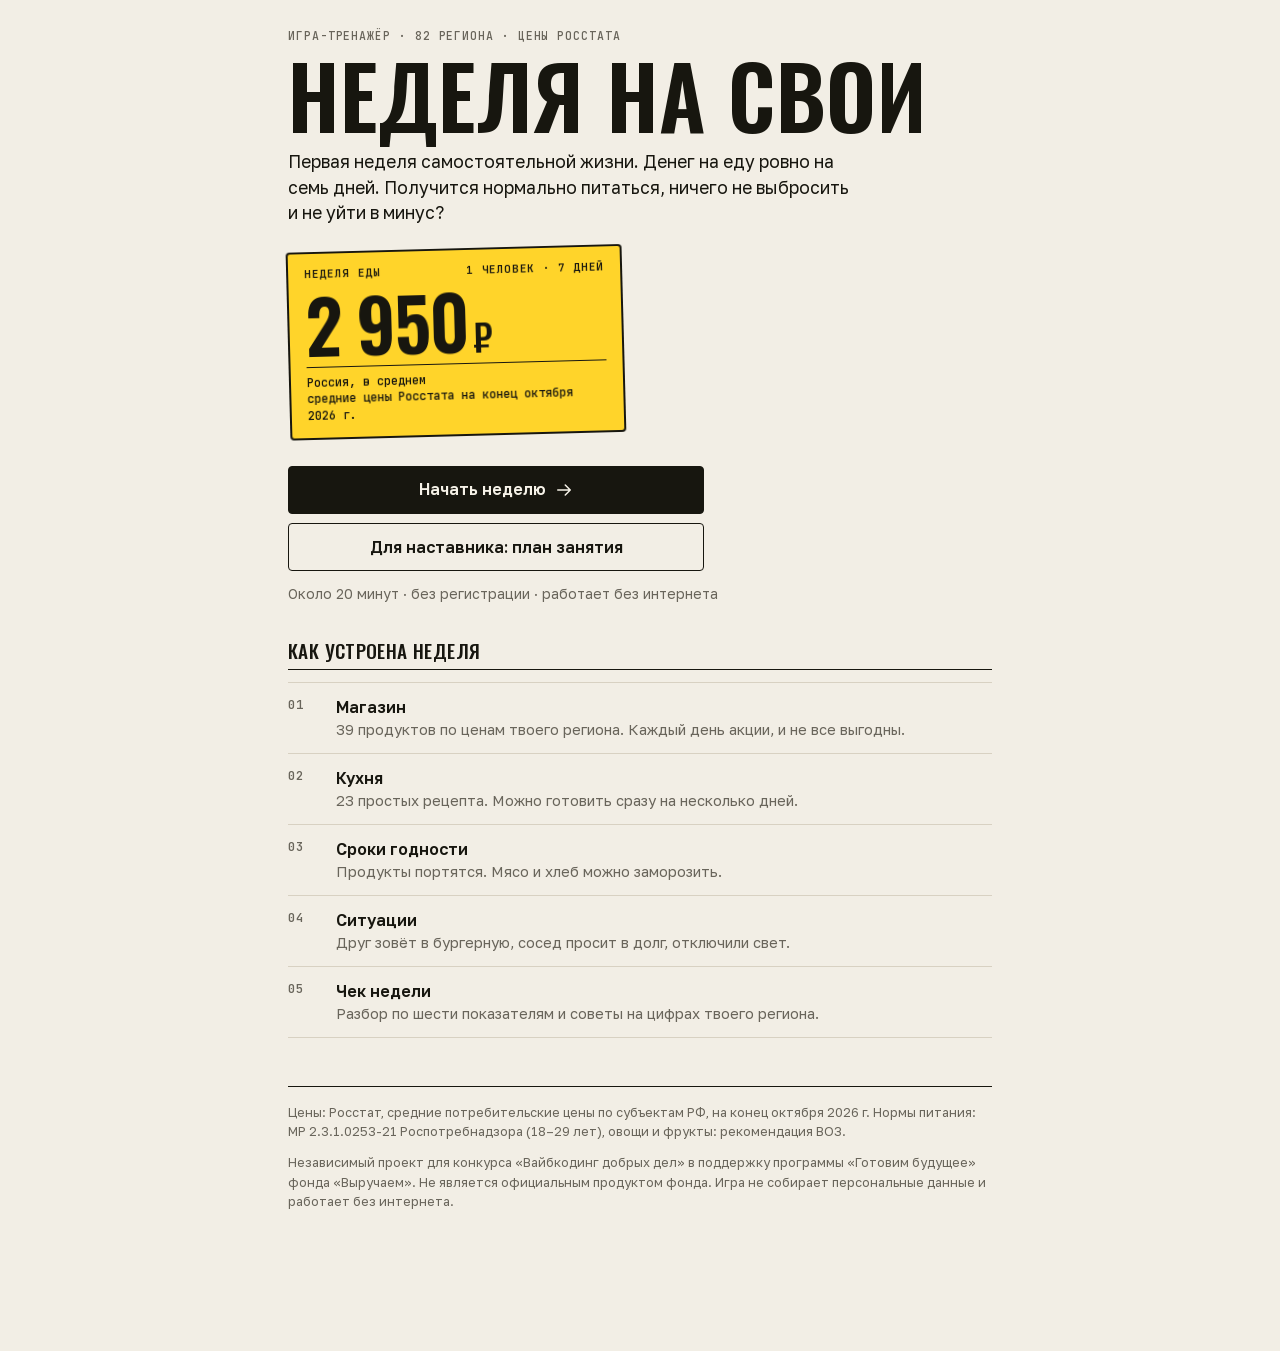
==== commit 0d9f8887: "Свои стикеры продуктов и блюд вместо эмодзи 69 рисунков в SVG (js/stickers.js): 39 продуктов, 23 блю" ====
--- a/index.html
+++ b/index.html
@@ -30,6 +30,7 @@
   <script src="js/data/recipes.js"></script>
   <script src="js/data/events.js"></script>
   <script src="js/data/mentor.js"></script>
+  <script src="js/stickers.js"></script>
   <script src="js/engine.js"></script>
   <script src="js/results.js"></script>
   <script src="js/autoplay.js"></script>
--- a/css/style.css
+++ b/css/style.css
@@ -134,6 +134,17 @@
   flex: none; width: 2.6rem; height: 2.6rem; display: grid; place-items: center; font-size: 1.45rem; line-height: 1;
   background: var(--sheet); border: 1px solid var(--rule); border-radius: var(--r);
 }
+/* Стикеры продуктов и блюд (js/stickers.js): белая кромка, тень и лёгкий наклон, как у наклейки */
+.pic.has-stk { background: none; border: 0; }
+.pic-big { width: 4.25rem; height: 4.25rem; margin: 0 0 0.6rem 0.2rem; }
+.pic-big .pic { width: 100%; height: 100%; }
+.meal .done .i { width: 1rem; height: 1rem; vertical-align: -0.2em; stroke-width: 2.4; }
+.promo { position: relative; padding-right: 3.2rem; }
+.promo .pic { position: absolute; right: 0.45rem; top: 0.5rem; width: 2.3rem; height: 2.3rem; }
+.stk {
+  width: 118%; height: 118%; flex: none; overflow: visible; transform: rotate(var(--tilt, 0deg));
+  filter: drop-shadow(1.3px 0 0 #fff) drop-shadow(-1.3px 0 0 #fff) drop-shadow(0 1.3px 0 #fff) drop-shadow(0 -1.3px 0 #fff) drop-shadow(0 1.5px 1.5px rgba(23, 22, 15, 0.3));
+}
 .nut { display: flex; flex-wrap: wrap; gap: 0 0.75rem; font: 400 0.76rem/1.6 var(--f-mono); color: var(--muted); }
 .nut > span { white-space: nowrap; }
 
@@ -487,8 +498,9 @@
 .app.enter > *:nth-child(n + 5) { animation-delay: 0.12s; }
 .app.enter .stamp { animation: stamp 0.5s 0.35s cubic-bezier(0.3, 1.5, 0.5, 1) both; }
 .app.enter > .topbar, .app.enter > .actionbar { animation: none; }
-@keyframes rise { from { opacity: 0; transform: translateY(0.6rem); } }
-@keyframes stamp { from { opacity: 0; transform: rotate(-3.5deg) scale(1.6); } }
+/* Только сдвиг, без прозрачности: если браузер не проиграет анимацию (фоновая вкладка, слабый телефон), всё равно всё видно */
+@keyframes rise { from { transform: translateY(0.75rem); } }
+@keyframes stamp { from { transform: rotate(-3.5deg) scale(1.45); } }
 @media (prefers-reduced-motion: reduce) { *, *::before, *::after { animation: none !important; transition: none !important; } }
 
 /* ---------- Печать ---------- */
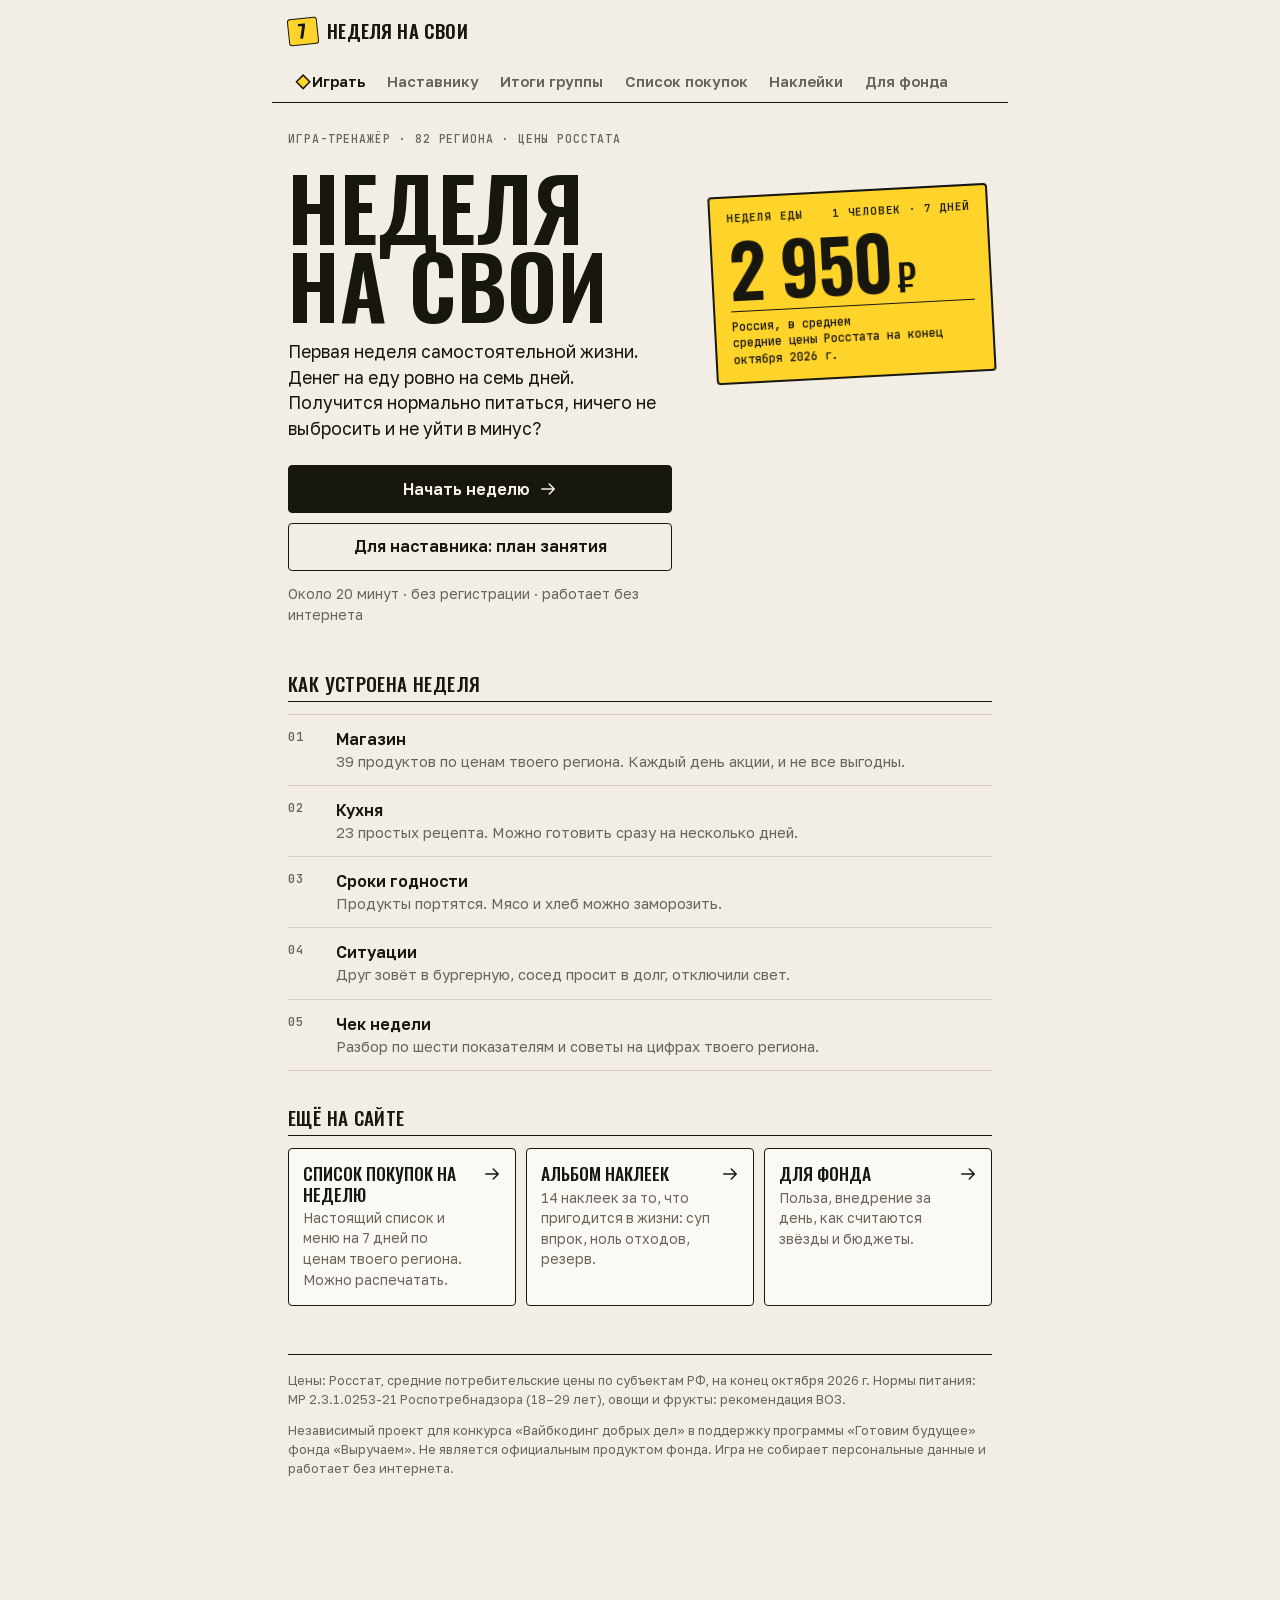
==== commit 07736d3f: "Шапка сайта, «Для фонда», список покупок на неделю, альбом наклеек - Шапка с логотипом и разделами: " ====
--- a/index.html
+++ b/index.html
@@ -34,6 +34,8 @@
   <script src="js/engine.js"></script>
   <script src="js/results.js"></script>
   <script src="js/autoplay.js"></script>
+  <script src="js/weekplan.js"></script>
+  <script src="js/album.js"></script>
   <script src="js/app.js"></script>
 </body>
 </html>
--- a/css/style.css
+++ b/css/style.css
@@ -139,8 +139,8 @@
 .pic-big { width: 4.25rem; height: 4.25rem; margin: 0 0 0.6rem 0.2rem; }
 .pic-big .pic { width: 100%; height: 100%; }
 .meal .done .i { width: 1rem; height: 1rem; vertical-align: -0.2em; stroke-width: 2.4; }
-.promo { position: relative; padding-right: 3.2rem; }
-.promo .pic { position: absolute; right: 0.45rem; top: 0.5rem; width: 2.3rem; height: 2.3rem; }
+.promos .promo { position: relative; padding-right: 3.3rem; }
+.promos .promo .pic { position: absolute; right: 0.45rem; top: 0.5rem; width: 2.3rem; height: 2.3rem; }
 .stk {
   width: 118%; height: 118%; flex: none; overflow: visible; transform: rotate(var(--tilt, 0deg));
   filter: drop-shadow(1.3px 0 0 #fff) drop-shadow(-1.3px 0 0 #fff) drop-shadow(0 1.3px 0 #fff) drop-shadow(0 -1.3px 0 #fff) drop-shadow(0 1.5px 1.5px rgba(23, 22, 15, 0.3));
@@ -162,6 +162,92 @@
 .stars { display: inline-flex; gap: 1px; color: var(--ink); white-space: nowrap; }
 .stars .i { width: 1em; height: 1em; }
 .stars .off { color: var(--rule); }
+
+/* ---------- Шапка сайта ---------- */
+.site-head {
+  display: flex; align-items: center; gap: 0.5rem 1.25rem; flex-wrap: wrap;
+  margin: 0 -1rem; padding: 0.6rem 1rem 0; border-bottom: 1.5px solid var(--ink);
+}
+.brand { display: inline-flex; align-items: center; gap: 0.55rem; min-height: 2.75rem; padding: 0.2rem 0; background: none; border: 0; cursor: pointer; color: var(--ink); }
+.brand-mark {
+  display: grid; place-items: center; width: 1.9rem; height: 1.7rem; border: 1.5px solid var(--tag-ink); border-radius: 3px;
+  background: var(--tag); color: var(--tag-ink); font: 700 1.15rem/1 var(--f-display); transform: rotate(-6deg);
+}
+.brand-name { font: 600 1.15rem/1 var(--f-display); text-transform: uppercase; letter-spacing: 0.01em; white-space: nowrap; }
+.site-nav {
+  display: flex; gap: 0.15rem; overflow-x: auto; scrollbar-width: none; flex: 1 1 100%; margin: 0 -1rem; padding: 0 1rem;
+  -webkit-mask: linear-gradient(90deg, #000 85%, transparent); mask: linear-gradient(90deg, #000 85%, transparent);
+}
+.site-nav::-webkit-scrollbar { display: none; }
+.nav-link {
+  flex: none; padding: 0.7rem 0.6rem 0.65rem; margin-bottom: -1.5px; background: none; border: 0; border-bottom: 3px solid transparent;
+  font: 600 0.92rem var(--f-body); color: var(--muted); cursor: pointer; white-space: nowrap;
+}
+.nav-link:hover { color: var(--ink); }
+.nav-link[aria-current="page"] { color: var(--ink); border-bottom-color: var(--ink); }
+.nav-link.nav-play { color: var(--ink); }
+.nav-link.nav-play::before { content: ""; display: inline-block; width: 0.5rem; height: 0.5rem; margin-right: 0.4rem; background: var(--tag); box-shadow: 0 0 0 1.5px var(--ink); transform: rotate(45deg) translateY(-0.1rem); }
+/* С 760 px все разделы помещаются в строку целиком — без прокрутки и затухания */
+@media (min-width: 760px) {
+  .site-nav { -webkit-mask: none; mask: none; }
+}
+.page-top { padding-top: 1.5rem; }
+.page-top-row { display: flex; align-items: center; gap: 0.75rem; justify-content: space-between; margin-bottom: 0.35rem; }
+.page-top-row .label { margin: 0; }
+
+/* ---------- Ещё на сайте ---------- */
+.links3 { display: grid; grid-template-columns: repeat(auto-fit, minmax(13rem, 1fr)); gap: 0.6rem; }
+.link-card {
+  position: relative; display: flex; flex-direction: column; gap: 0.25rem; padding: 0.9rem 2.6rem 0.9rem 0.9rem; text-align: left; cursor: pointer;
+  background: var(--sheet); border: 1.5px solid var(--ink); border-radius: var(--r);
+}
+.link-card b { font: 500 1.1rem/1.15 var(--f-display); text-transform: uppercase; }
+.link-card span { font-size: 0.86rem; color: var(--muted); }
+.link-card .i { position: absolute; right: 0.8rem; top: 0.95rem; }
+.link-card:hover { background: var(--tag); color: var(--tag-ink); }
+.link-card:hover span { color: var(--tag-ink); }
+
+/* ---------- Альбом наклеек ---------- */
+.album { display: grid; grid-template-columns: repeat(auto-fill, minmax(9.5rem, 1fr)); gap: 0.6rem; }
+.stk-card {
+  position: relative; display: flex; flex-direction: column; align-items: center; gap: 0.25rem; padding: 1rem 0.6rem 0.8rem; text-align: center;
+  background: var(--sheet); border: 1px solid var(--rule); border-radius: var(--r);
+}
+.stk-card b { font: 500 1rem/1.15 var(--f-display); text-transform: uppercase; margin-top: 0.35rem; }
+.stk-card > span:not(.stk-big):not(.st) { font-size: 0.8rem; color: var(--muted); line-height: 1.3; }
+.stk-card .st { margin-top: auto; }
+.stk-card .stk-new { position: absolute; top: 0.45rem; right: 0.45rem; margin: 0; }
+.stk-big { display: grid; place-items: center; width: 4.2rem; height: 4.2rem; }
+.stk-big .stk { width: 100%; height: 100%; }
+.stk-card.locked .stk-big { filter: grayscale(1) opacity(0.35); }
+.stk-card.locked b { color: var(--muted); }
+.stk-card.got { border-color: var(--ink); }
+
+/* ---------- Список покупок ---------- */
+.levels.two { grid-template-columns: repeat(2, minmax(0, 1fr)); }
+@media (max-width: 559px) { .levels.two { grid-template-columns: 1fr; } }
+.trip { margin-top: 1rem; }
+.trip-h { display: flex; justify-content: space-between; align-items: baseline; padding: 0.3rem 0; font: 500 1.05rem var(--f-display); text-transform: uppercase; }
+.trip-h .mono { font-size: 0.9rem; }
+.tick-row { cursor: pointer; }
+.tick { flex: none; width: 1.6rem; height: 1.6rem; margin: 0 0.15rem 0 0; accent-color: var(--ink); cursor: pointer; }
+.tick-row:has(.tick:checked) .body { opacity: 0.45; text-decoration: line-through; }
+.menu { border-top: 1px solid var(--rule); }
+.menu-day { display: grid; grid-template-columns: 2.6rem 1fr; gap: 0.6rem; padding: 0.6rem 0; border-bottom: 1px solid var(--rule); font-size: 0.92rem; }
+.menu-day .label { display: inline-block; min-width: 5.5rem; }
+.menu-wd { font: 600 1.2rem/1.2 var(--f-display); text-transform: uppercase; }
+.tiles.six { grid-template-columns: repeat(2, minmax(0, 1fr)); }
+.tiles.six .tile:nth-child(2n) { border-right: 0; }
+.tiles.six .tile:nth-last-child(-n + 2) { border-bottom: 0; }
+@media (min-width: 700px) {
+  .tiles.six { grid-template-columns: repeat(3, minmax(0, 1fr)); }
+  .tiles.six .tile { border-right: 1px solid var(--rule); border-bottom: 1px solid var(--rule); }
+  .tiles.six .tile:nth-child(3n) { border-right: 0; }
+  .tiles.six .tile:nth-child(2n):not(:nth-child(3n)) { border-right: 1px solid var(--rule); }
+  .tiles.six .tile:nth-last-child(-n + 3) { border-bottom: 0; }
+}
+.gtable.left th, .gtable.left td { text-align: left; white-space: normal; }
+.gtable.left tbody th { font: 600 0.84rem var(--f-body); color: var(--ink); text-transform: none; letter-spacing: 0; border-bottom: 1px solid var(--rule); }
 
 /* ---------- Главная ---------- */
 .home { padding-top: 1.75rem; }
@@ -177,11 +263,18 @@
 .pricetag .pt-price small { font-size: 0.5em; font-weight: 500; margin-left: 0.1em; }
 .pricetag .pt-bottom { border-top: 1.5px solid var(--tag-ink); padding-top: 0.45rem; font: 500 0.74rem/1.4 var(--f-mono); }
 .cta { display: grid; gap: 0.6rem; max-width: 26rem; }
+/* Ноутбук, ПК, планшет: ценник справа от заголовка, как на афише */
+@media (min-width: 760px) {
+  .home { display: grid; grid-template-columns: minmax(0, 1fr) 17.5rem; column-gap: 2.5rem; align-items: start; }
+  .home > * { grid-column: 1; }
+  .home .pricetag { grid-column: 2; grid-row: 2 / span 3; width: 100%; margin: 2.2rem 0 0; transform: rotate(-3deg); }
+}
 .steps { list-style: none; padding: 0; margin: 0; border-top: 1px solid var(--rule); counter-reset: s; }
 .steps li { display: grid; grid-template-columns: 2.4rem 1fr; column-gap: 0.6rem; padding: 0.75rem 0; border-bottom: 1px solid var(--rule); }
 .steps li::before { counter-increment: s; content: counter(s, decimal-leading-zero); font: 500 0.8rem/1.6 var(--f-mono); color: var(--muted); grid-row: span 2; }
 .steps li b { font-weight: 600; }
 .steps li span { color: var(--muted); font-size: 0.92rem; }
+.steps li > b, .steps li > span { min-width: 0; overflow-wrap: anywhere; hyphens: auto; }
 .footer { margin-top: 3rem; padding-top: 1rem; border-top: 1.5px solid var(--ink); font-size: 0.8rem; color: var(--muted); }
 
 /* ---------- Новая неделя ---------- */
@@ -235,6 +328,7 @@
 .receipt {
   --z: 12px;
   background: var(--receipt); color: var(--receipt-ink); padding: calc(var(--z) + 0.9rem) 1.1rem calc(var(--z) + 1rem);
+  overflow: hidden; /* печать при «шлёпе» увеличивается — не даём ей расширить страницу */
   font: 400 0.84rem/1.55 var(--f-mono);
   -webkit-mask:
     conic-gradient(from -45deg at bottom, #0000, #000 1deg 89deg, #0000 90deg) bottom / var(--z) 51% repeat-x,
@@ -279,6 +373,7 @@
   border-bottom: 1.5px solid var(--ink);
 }
 .tb-row { display: flex; align-items: center; gap: 0.6rem; }
+.topbar .icon-btn { flex: none; }
 .tb-day b { display: block; font: 600 1.45rem/1 var(--f-display); text-transform: uppercase; }
 .ticks { display: flex; gap: 3px; margin-top: 0.35rem; }
 .ticks i { width: 0.8rem; height: 0.28rem; background: var(--rule); }
@@ -296,6 +391,27 @@
 .meter .track i { display: block; height: 100%; background: var(--ink); transition: width 0.3s var(--ease); }
 .meter.full .track i { background: var(--green); }
 .meter .m-val { font: 500 0.66rem/1.1 var(--f-mono); color: var(--muted); font-variant-numeric: tabular-nums; }
+/* Узкие телефоны (320–400 px): шапка компактнее, чтобы меню и деньги не уезжали за край */
+@media (max-width: 400px) {
+  .tb-row { gap: 0.4rem; }
+  .tb-day b { font-size: 1.2rem; }
+  .tb-money b { font-size: 1.25rem; }
+  .topbar .icon-btn { width: 2.3rem; }
+  .ticks i { width: 0.62rem; }
+}
+@media (max-width: 350px) {
+  .tb-row { gap: 0.3rem; }
+  .tb-day b { font-size: 1.02rem; }
+  .tb-day .label { font-size: 0.62rem; letter-spacing: 0.04em; }
+  .tb-money b { font-size: 1.1rem; }
+  .tb-mood { padding: 0; }
+}
+
+/* Телефон боком: шапка прокручивается вместе со страницей, иначе вместе с нижней панелью съедает полэкрана */
+@media (max-height: 500px) and (orientation: landscape) {
+  .topbar { position: static; }
+  .tabs { top: 0; }
+}
 
 /* ---------- День ---------- */
 .meals { border-top: 1px solid var(--rule); }
@@ -318,7 +434,8 @@
 @media (min-width: 560px) { .actionbar .inner .btn { flex-direction: row; gap: 0.5rem; font-size: 1rem; } }
 .actionbar .cart-inner { max-width: 46rem; margin: 0 auto; display: flex; gap: 0.75rem; align-items: center; }
 .cart-sum { flex: 1; min-width: 0; }
-.cart-sum .label, .cart-sum .small { display: block; white-space: nowrap; overflow: hidden; text-overflow: ellipsis; }
+.cart-sum .label { display: block; white-space: nowrap; overflow: hidden; text-overflow: ellipsis; }
+.cart-sum .small { display: block; line-height: 1.25; }
 .cart-sum b { display: block; font: 600 1.45rem/1.05 var(--f-display); font-variant-numeric: tabular-nums; }
 .cart-sum .over { color: var(--red); font-weight: 700; }
 
@@ -421,7 +538,7 @@
 
 /* ---------- Итоги недели ---------- */
 .final { padding-top: 1.25rem; }
-.share-row { display: grid; grid-template-columns: minmax(0, 1fr) auto; gap: 0.5rem; margin-top: 0.75rem; }
+.share-row { display: grid; grid-template-columns: repeat(auto-fit, minmax(11rem, 1fr)); gap: 0.5rem; margin-top: 0.75rem; }
 .week { display: grid; grid-template-columns: repeat(7, minmax(0, 1fr)); gap: 0.4rem; }
 .week .col { display: flex; flex-direction: column; align-items: center; gap: 0.3rem; font: 500 0.68rem/1 var(--f-mono); color: var(--muted); }
 .week .bar { position: relative; width: 100%; height: 7rem; display: flex; align-items: flex-end; justify-content: center; }
